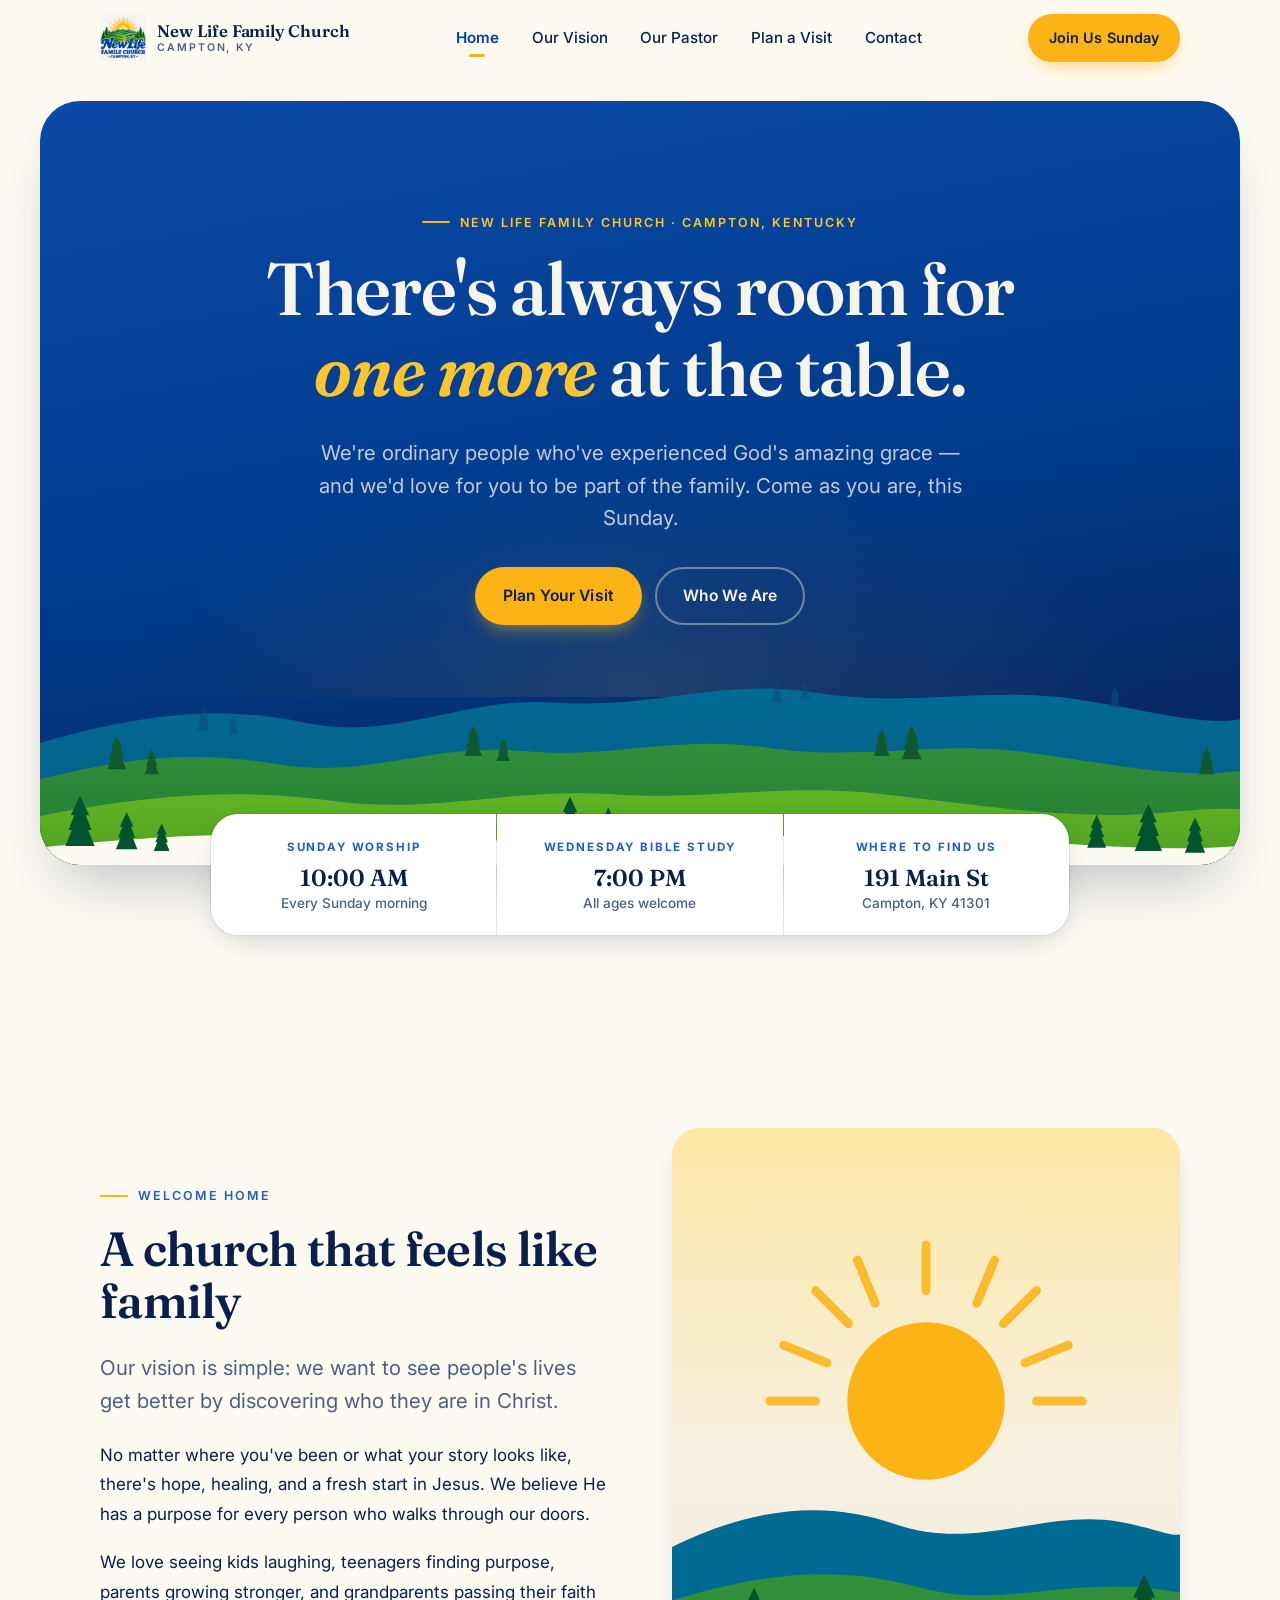
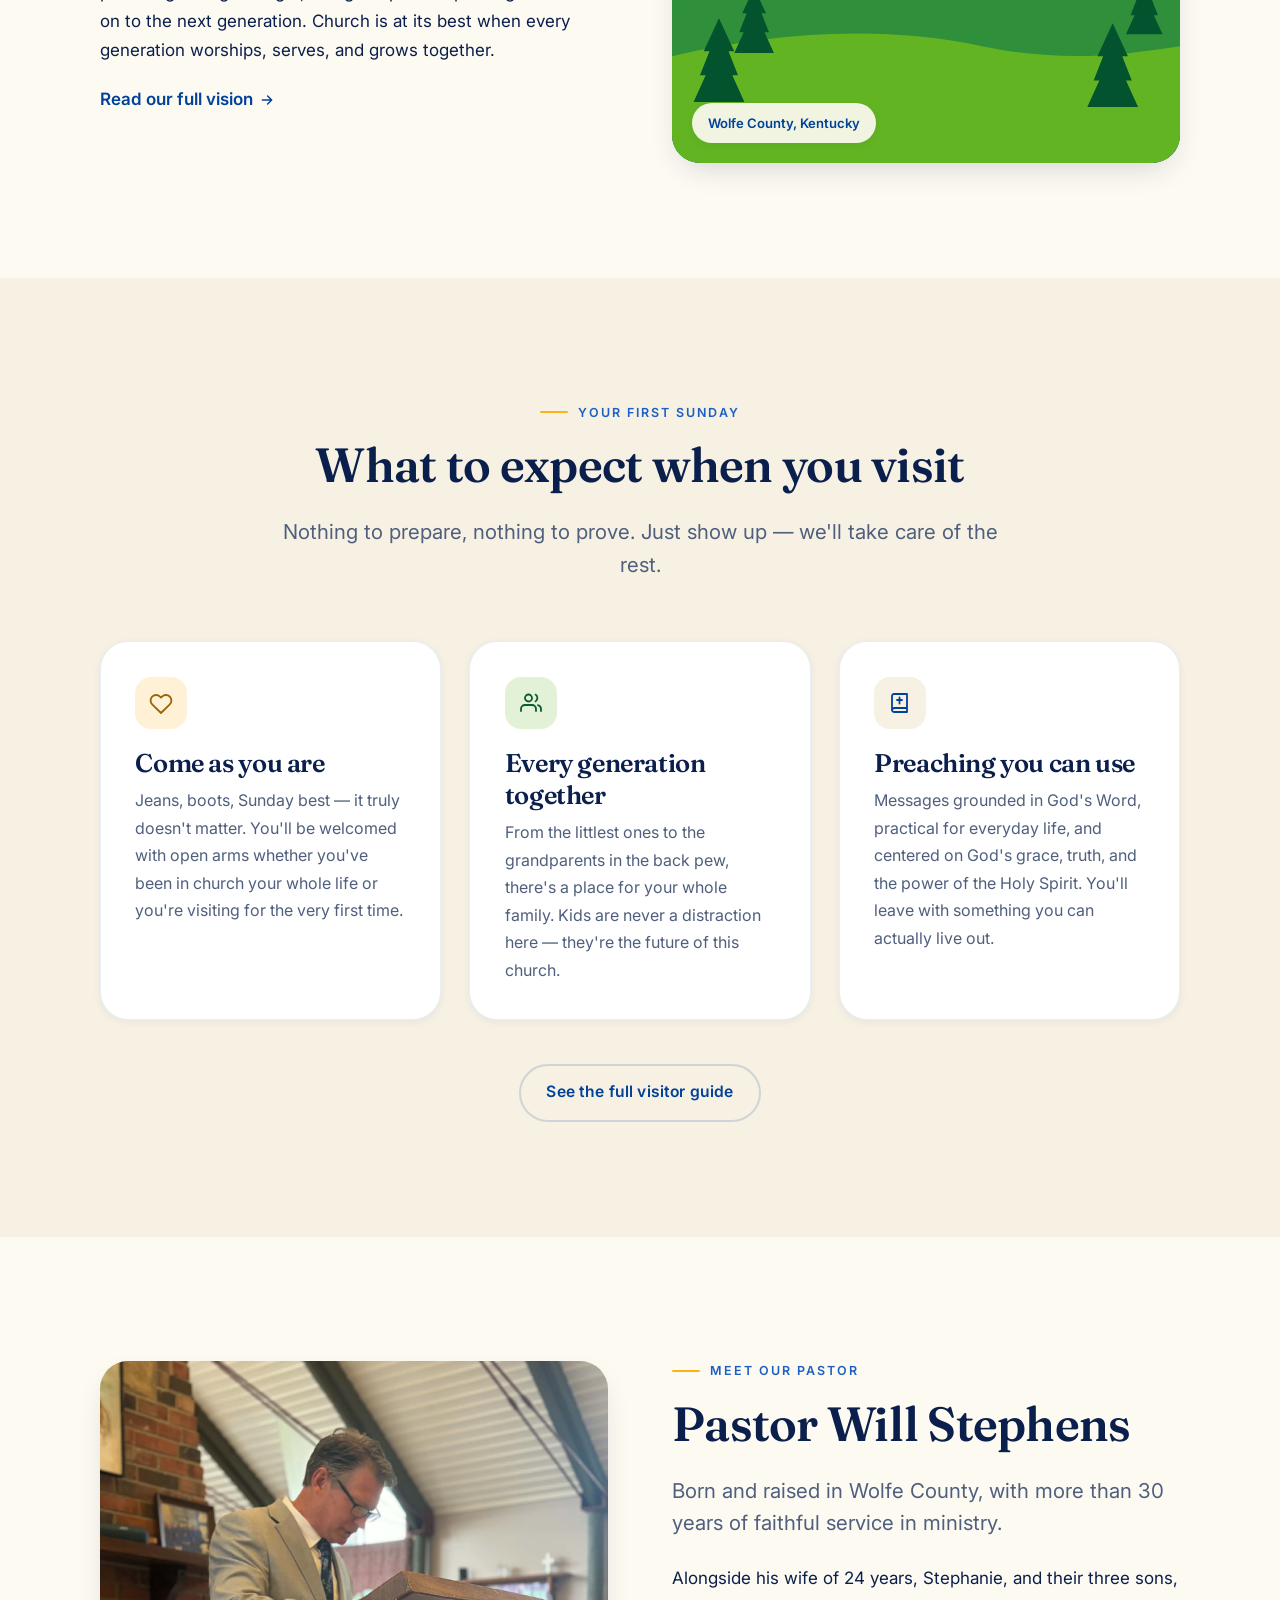
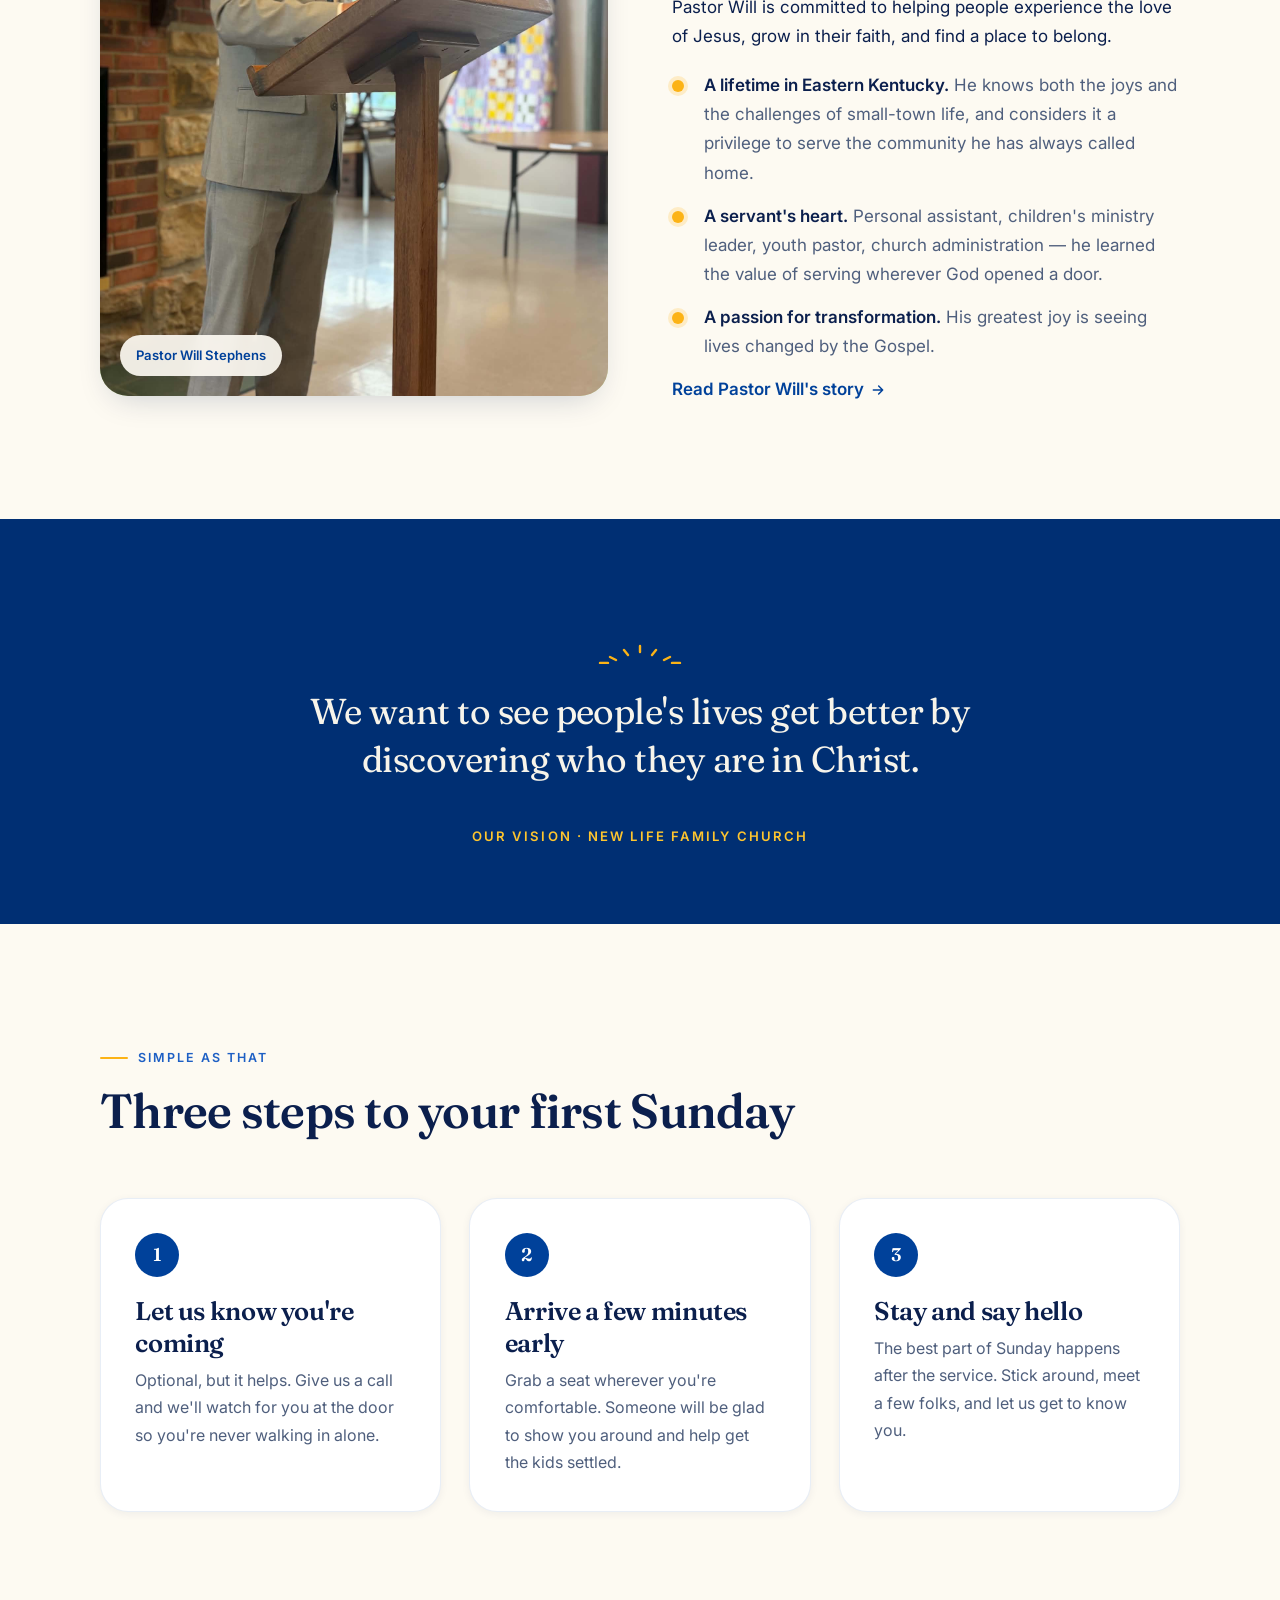
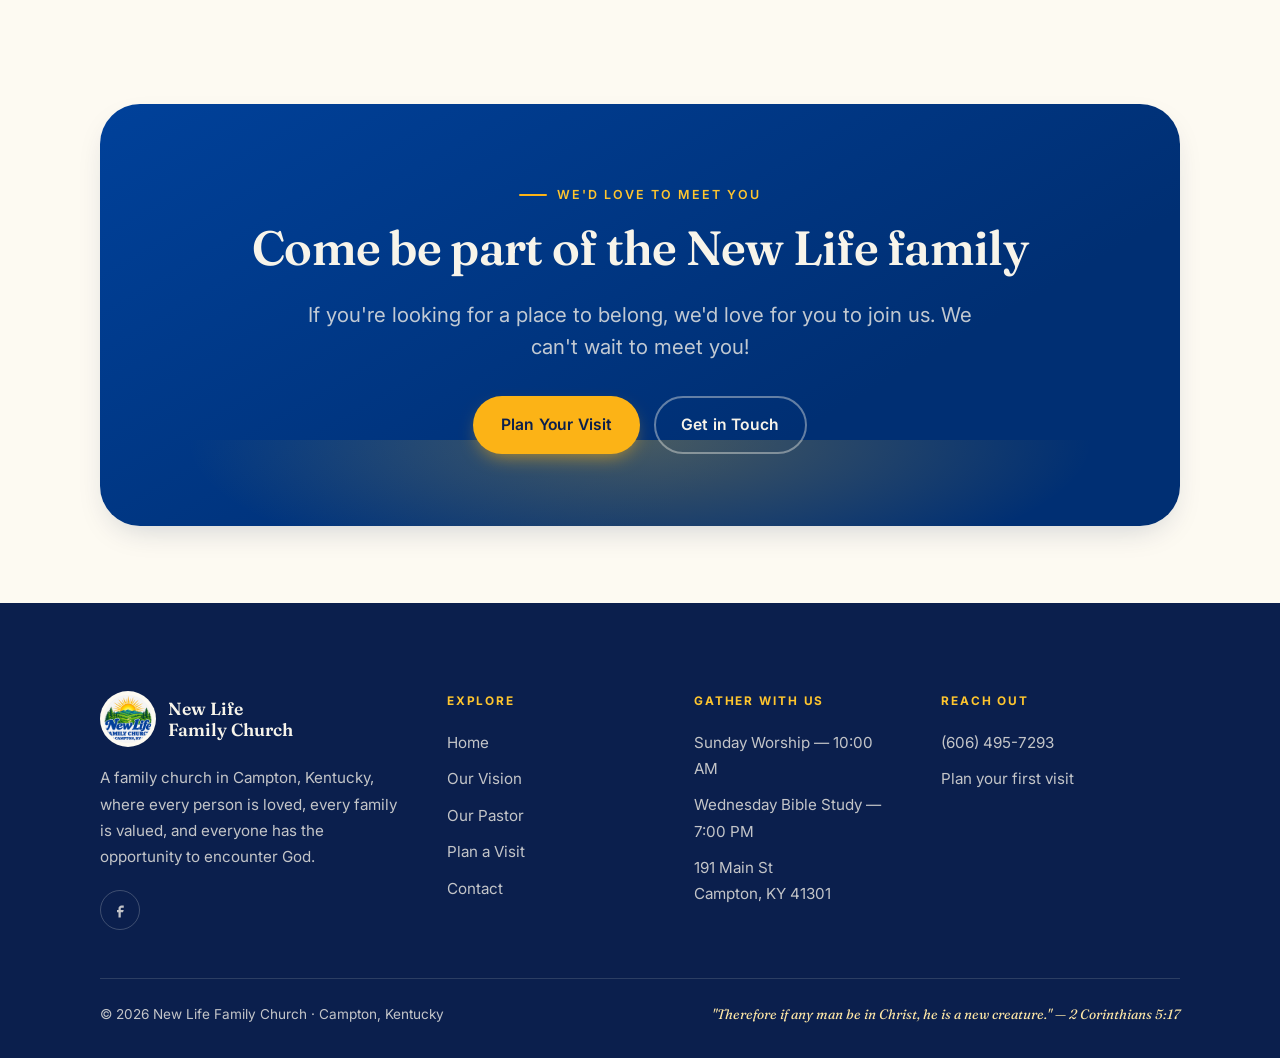
==== index.html @ 96da5968 "Init" ====
<!DOCTYPE html>
<html lang="en">
<head>
<meta charset="utf-8">
<meta name="viewport" content="width=device-width, initial-scale=1">
<title>New Life Family Church | A Family Church in Campton, KY</title>
<meta name="description" content="A welcoming family church at 191 Main St in Campton, KY. Sunday worship at 10 AM, Wednesday Bible study at 7 PM. Come as you are — there's room for one more.">
<meta name="theme-color" content="#00419a">
<link rel="icon" href="assets/img/favicon-32.png" type="image/png" sizes="32x32">
<link rel="apple-touch-icon" href="assets/img/apple-touch-icon.png">
<meta property="og:type" content="website">
<meta property="og:site_name" content="New Life Family Church">
<meta property="og:locale" content="en_US">
<meta property="og:title" content="New Life Family Church | A Family Church in Campton, KY">
<meta property="og:description" content="A welcoming family church at 191 Main St in Campton, KY. Sunday worship at 10 AM, Wednesday Bible study at 7 PM. Come as you are — there's room for one more.">
<meta name="twitter:card" content="summary">
<link rel="preconnect" href="https://fonts.googleapis.com">
<link rel="preconnect" href="https://fonts.gstatic.com" crossorigin>
<link href="https://fonts.googleapis.com/css2?family=Fraunces:ital,opsz,wght@0,9..144,400;0,9..144,600;0,9..144,700;1,9..144,600&family=Inter:wght@400;500;600;700&display=swap" rel="stylesheet">
<link rel="stylesheet" href="assets/css/styles.css">
<script type="application/ld+json">
{
  "@context": "https://schema.org",
  "@type": "Church",
  "name": "New Life Family Church",
  "description": "A family church in Campton, Kentucky, where every person is loved, every family is valued, and everyone has the opportunity to encounter God.",
  "telephone": "+1-606-495-7293",
  "address": {
    "@type": "PostalAddress",
    "streetAddress": "191 Main St",
    "addressLocality": "Campton",
    "addressRegion": "KY",
    "postalCode": "41301",
    "addressCountry": "US"
  },
  "areaServed": "Wolfe County, Kentucky",
  "hasMap": "https://www.google.com/maps/search/?api=1&query=191+Main+St,+Campton,+KY+41301"
}
</script>
</head>
<body>
<a class="skip-link" href="#main">Skip to content</a>

<header class="site-header">
  <div class="container header-inner">
    <a class="brand" href="index.html">
      <img src="assets/img/logo-128.png" alt="" width="128" height="128">
      <span class="brand-text">
        <span class="brand-name">New Life Family Church</span>
        <span class="brand-place">Campton, KY</span>
      </span>
    </a>

    <nav class="nav" id="primary-nav" aria-label="Primary">
      <a href="index.html" aria-current="page">Home</a>
      <a href="about.html">Our Vision</a>
      <a href="pastor.html">Our Pastor</a>
      <a href="visit.html">Plan a Visit</a>
      <a href="contact.html">Contact</a>
      <a class="btn btn--primary btn--sm" href="visit.html">Join Us Sunday</a>
    </nav>

    <div class="header-actions">
      <a class="btn btn--primary btn--sm" href="visit.html">Join Us Sunday</a>
      <button class="nav-toggle" type="button" aria-expanded="false" aria-controls="primary-nav" aria-label="Toggle navigation menu">
        <span></span>
      </button>
    </div>
  </div>
</header>

<main id="main">

  <!-- ===================== Hero ===================== -->
  <section class="hero">
    <div class="container container--wide">
      <div class="hero-card" data-sunrise>
        <div class="hero-sky" aria-hidden="true"></div>

        <div class="hero-sun" aria-hidden="true">
          <svg viewBox="0 0 200 200" fill="none">
            <g class="sun-rays" stroke="currentColor" stroke-width="7" stroke-linecap="round">
              <line x1="100" y1="42" x2="100" y2="14"/>
              <line x1="129" y1="49.8" x2="143" y2="25.5"/>
              <line x1="150.2" y1="71" x2="174.5" y2="57"/>
              <line x1="158" y1="100" x2="186" y2="100"/>
              <line x1="150.2" y1="129" x2="174.5" y2="143"/>
              <line x1="129" y1="150.2" x2="143" y2="174.5"/>
              <line x1="100" y1="158" x2="100" y2="186"/>
              <line x1="71" y1="150.2" x2="57" y2="174.5"/>
              <line x1="49.8" y1="129" x2="25.5" y2="143"/>
              <line x1="42" y1="100" x2="14" y2="100"/>
              <line x1="49.8" y1="71" x2="25.5" y2="57"/>
              <line x1="71" y1="49.8" x2="57" y2="25.5"/>
            </g>
            <circle class="sun-disc" cx="100" cy="100" r="44"/>
          </svg>
        </div>

        <div class="hero-content">
          <p class="eyebrow">New Life Family Church · Campton, Kentucky</p>
          <h1>There's always room for <em>one more</em> at the table.</h1>
          <p class="lead">We're ordinary people who've experienced God's amazing grace — and we'd love for you to be part of the family. Come as you are, this Sunday.</p>
          <div class="btn-row btn-row--center">
            <a class="btn btn--primary" href="visit.html">Plan Your Visit</a>
            <a class="btn btn--ghost-light" href="about.html">Who We Are</a>
          </div>
        </div>
        <img class="hero-scape" src="assets/img/hero-scape.svg" alt="" aria-hidden="true" width="1440" height="300">
        <div class="hero-wash" aria-hidden="true"></div>
      </div>

      <dl class="hero-times">
        <div class="hero-time">
          <dt>Sunday Worship</dt>
          <dd>10:00 AM<small>Every Sunday morning</small></dd>
        </div>
        <div class="hero-time">
          <dt>Wednesday Bible Study</dt>
          <dd>7:00 PM<small>All ages welcome</small></dd>
        </div>
        <div class="hero-time">
          <dt>Where to find us</dt>
          <dd>191 Main St<small>Campton, KY 41301</small></dd>
        </div>
      </dl>
    </div>
  </section>

  <!-- ===================== Welcome / Vision ===================== -->
  <section class="section">
    <div class="container">
      <div class="split split--flip">
        <div class="split__media reveal">
          <div class="frame">
            <svg viewBox="0 0 400 500" preserveAspectRatio="xMidYMid slice" aria-hidden="true">
              <defs>
                <linearGradient id="sky1" x1="0" y1="0" x2="0" y2="1">
                  <stop offset="0%" stop-color="#fee7a6"/>
                  <stop offset="55%" stop-color="#f6f1e3"/>
                  <stop offset="100%" stop-color="#ece4cf"/>
                </linearGradient>
              </defs>
              <rect width="400" height="500" fill="url(#sky1)"/>
              <circle cx="200" cy="215" r="62" fill="#fcb316"/>
              <g stroke="#fcb316" stroke-width="7" stroke-linecap="round" opacity="0.85">
                <line x1="200" y1="92" x2="200" y2="128"/>
                <line x1="113" y1="128" x2="139" y2="154"/>
                <line x1="287" y1="128" x2="261" y2="154"/>
                <line x1="77" y1="215" x2="113" y2="215"/>
                <line x1="323" y1="215" x2="287" y2="215"/>
                <line x1="146" y1="104" x2="160" y2="138"/>
                <line x1="254" y1="104" x2="240" y2="138"/>
                <line x1="88" y1="171" x2="122" y2="185"/>
                <line x1="312" y1="171" x2="278" y2="185"/>
              </g>
              <path fill="#016a93" d="M0 330 C 60 300, 118 292, 176 312 C 240 334, 292 300, 352 310 C 380 315, 392 322, 400 320 L400 500 L0 500 Z"/>
              <path fill="#2f8f3a" d="M0 372 C 72 350, 130 344, 196 362 C 262 380, 318 350, 400 366 L400 500 L0 500 Z"/>
              <path fill="#63b423" d="M0 416 C 84 396, 168 392, 244 408 C 312 422, 358 414, 400 408 L400 500 L0 500 Z"/>
              <g fill="#03532f">
                <path d="M46 452 L27 452 L36.5 431 L32 431 L39.5 412 L35 412 L47 386 L59 412 L54.5 412 L62 431 L57.5 431 L67 452 Z" transform="translate(-10,0)"/>
                <path d="M46 452 L27 452 L36.5 431 L32 431 L39.5 412 L35 412 L47 386 L59 412 L54.5 412 L62 431 L57.5 431 L67 452 Z" transform="translate(28,14) scale(0.78) translate(0,60)"/>
                <path d="M46 452 L27 452 L36.5 431 L32 431 L39.5 412 L35 412 L47 386 L59 412 L54.5 412 L62 431 L57.5 431 L67 452 Z" transform="translate(300,4)"/>
                <path d="M46 452 L27 452 L36.5 431 L32 431 L39.5 412 L35 412 L47 386 L59 412 L54.5 412 L62 431 L57.5 431 L67 452 Z" transform="translate(338,20) scale(0.72) translate(0,74)"/>
              </g>
            </svg>
            <span class="frame__tag">Wolfe County, Kentucky</span>
          </div>
        </div>

        <div class="split__content reveal">
          <p class="eyebrow">Welcome home</p>
          <h2>A church that feels like family</h2>
          <p class="lead">Our vision is simple: we want to see people's lives get better by discovering who they are in Christ.</p>
          <p>No matter where you've been or what your story looks like, there's hope, healing, and a fresh start in Jesus. We believe He has a purpose for every person who walks through our doors.</p>
          <p>We love seeing kids laughing, teenagers finding purpose, parents growing stronger, and grandparents passing their faith on to the next generation. Church is at its best when every generation worships, serves, and grows together.</p>
          <p><a class="link-arrow" href="about.html">Read our full vision
            <svg width="16" height="16" viewBox="0 0 24 24" fill="none" stroke="currentColor" stroke-width="2.2" stroke-linecap="round" stroke-linejoin="round" aria-hidden="true"><path d="M5 12h14M13 6l6 6-6 6"/></svg>
          </a></p>
        </div>
      </div>
    </div>
  </section>

  <!-- ===================== What to expect ===================== -->
  <section class="section band--paper">
    <div class="container">
      <div class="section-head section-head--center">
        <p class="eyebrow eyebrow--center">Your first Sunday</p>
        <h2>What to expect when you visit</h2>
        <p class="lead">Nothing to prepare, nothing to prove. Just show up — we'll take care of the rest.</p>
      </div>

      <div class="grid grid--3">
        <article class="card reveal">
          <span class="card-icon card-icon--gold">
            <svg viewBox="0 0 24 24" fill="none" stroke="currentColor" stroke-width="1.8" stroke-linecap="round" stroke-linejoin="round" aria-hidden="true"><path d="M20.8 5.6a5.5 5.5 0 0 0-7.8 0L12 6.6l-1-1a5.5 5.5 0 0 0-7.8 7.8l1 1L12 22l7.8-7.6 1-1a5.5 5.5 0 0 0 0-7.8z"/></svg>
          </span>
          <h3>Come as you are</h3>
          <p>Jeans, boots, Sunday best — it truly doesn't matter. You'll be welcomed with open arms whether you've been in church your whole life or you're visiting for the very first time.</p>
        </article>

        <article class="card reveal">
          <span class="card-icon card-icon--sage">
            <svg viewBox="0 0 24 24" fill="none" stroke="currentColor" stroke-width="1.8" stroke-linecap="round" stroke-linejoin="round" aria-hidden="true"><path d="M17 20v-2a4 4 0 0 0-4-4H6a4 4 0 0 0-4 4v2"/><circle cx="9.5" cy="7" r="3.5"/><path d="M22 20v-2a4 4 0 0 0-3-3.87M16.5 3.6a4 4 0 0 1 0 6.8"/></svg>
          </span>
          <h3>Every generation together</h3>
          <p>From the littlest ones to the grandparents in the back pew, there's a place for your whole family. Kids are never a distraction here — they're the future of this church.</p>
        </article>

        <article class="card reveal">
          <span class="card-icon">
            <svg viewBox="0 0 24 24" fill="none" stroke="currentColor" stroke-width="1.8" stroke-linecap="round" stroke-linejoin="round" aria-hidden="true"><path d="M4 19.5V5a2 2 0 0 1 2-2h13v18H6.2A2.2 2.2 0 0 1 4 19.5zM4 19.5A2.5 2.5 0 0 1 6.5 17H19"/><path d="M11.5 6.5v6M9 9h5"/></svg>
          </span>
          <h3>Preaching you can use</h3>
          <p>Messages grounded in God's Word, practical for everyday life, and centered on God's grace, truth, and the power of the Holy Spirit. You'll leave with something you can actually live out.</p>
        </article>
      </div>

      <div class="btn-row btn-row--center" style="margin-top: 2.75rem;">
        <a class="btn btn--outline" href="visit.html">See the full visitor guide</a>
      </div>
    </div>
  </section>

  <!-- ===================== Pastor ===================== -->
  <section class="section">
    <div class="container">
      <div class="split">
        <div class="split__media reveal">
          <div class="frame">
            <img src="assets/img/pastor-will-stephens.jpg" alt="Pastor Will Stephens reading at the lectern" width="1536" height="2048" style="--focus: 42% 22%" loading="lazy">
            <span class="frame__tag">Pastor Will Stephens</span>
          </div>
        </div>

        <div class="split__content reveal">
          <p class="eyebrow">Meet our pastor</p>
          <h2>Pastor Will Stephens</h2>
          <p class="lead">Born and raised in Wolfe County, with more than 30 years of faithful service in ministry.</p>
          <p>Alongside his wife of 24 years, Stephanie, and their three sons, Pastor Will is committed to helping people experience the love of Jesus, grow in their faith, and find a place to belong.</p>
          <ul class="check-list">
            <li><strong>A lifetime in Eastern Kentucky.</strong> He knows both the joys and the challenges of small-town life, and considers it a privilege to serve the community he has always called home.</li>
            <li><strong>A servant's heart.</strong> Personal assistant, children's ministry leader, youth pastor, church administration — he learned the value of serving wherever God opened a door.</li>
            <li><strong>A passion for transformation.</strong> His greatest joy is seeing lives changed by the Gospel.</li>
          </ul>
          <p><a class="link-arrow" href="pastor.html">Read Pastor Will's story
            <svg width="16" height="16" viewBox="0 0 24 24" fill="none" stroke="currentColor" stroke-width="2.2" stroke-linecap="round" stroke-linejoin="round" aria-hidden="true"><path d="M5 12h14M13 6l6 6-6 6"/></svg>
          </a></p>
        </div>
      </div>
    </div>
  </section>

  <!-- ===================== Pull quote ===================== -->
  <section class="section section--tight band--navy">
    <div class="container container--narrow">
      <blockquote class="pullquote">
        <svg class="rays rays--center" viewBox="0 0 84 20" fill="none" stroke="currentColor" stroke-width="2.4" stroke-linecap="round" aria-hidden="true">
          <path d="M42 2v6M26 6l4 5M58 6l-4 5M12 13l6 3M72 13l-6 3M2 19h8M74 19h8"/>
        </svg>
        <p>We want to see people's lives get better by discovering who they are in Christ.</p>
        <cite>Our Vision · New Life Family Church</cite>
      </blockquote>
    </div>
  </section>

  <!-- ===================== Plan a visit steps ===================== -->
  <section class="section">
    <div class="container">
      <div class="section-head">
        <p class="eyebrow">Simple as that</p>
        <h2>Three steps to your first Sunday</h2>
      </div>

      <div class="grid grid--3">
        <article class="card card--flat reveal">
          <span class="step-num">1</span>
          <h3>Let us know you're coming</h3>
          <p>Optional, but it helps. Give us a call and we'll watch for you at the door so you're never walking in alone.</p>
        </article>
        <article class="card card--flat reveal">
          <span class="step-num">2</span>
          <h3>Arrive a few minutes early</h3>
          <p>Grab a seat wherever you're comfortable. Someone will be glad to show you around and help get the kids settled.</p>
        </article>
        <article class="card card--flat reveal">
          <span class="step-num">3</span>
          <h3>Stay and say hello</h3>
          <p>The best part of Sunday happens after the service. Stick around, meet a few folks, and let us get to know you.</p>
        </article>
      </div>
    </div>
  </section>

  <!-- ===================== CTA ===================== -->
  <section class="section section--tight">
    <div class="container">
      <div class="cta-banner reveal">
        <p class="eyebrow eyebrow--center">We'd love to meet you</p>
        <h2>Come be part of the New Life family</h2>
        <p class="lead">If you're looking for a place to belong, we'd love for you to join us. We can't wait to meet you!</p>
        <div class="btn-row btn-row--center" style="margin-top: 2rem;">
          <a class="btn btn--primary" href="visit.html">Plan Your Visit</a>
          <a class="btn btn--ghost-light" href="contact.html">Get in Touch</a>
        </div>
      </div>
    </div>
  </section>

</main>

<footer class="site-footer">
  <div class="container">
    <div class="footer-grid">
      <div>
        <div class="footer-brand">
          <img src="assets/img/logo-128.png" alt="" width="128" height="128">
          <span>New Life<br>Family Church</span>
        </div>
        <p>A family church in Campton, Kentucky, where every person is loved, every family is valued, and everyone has the opportunity to encounter God.</p>
        <div class="socials">
          <a href="#" aria-label="Facebook">
            <svg viewBox="0 0 24 24" fill="currentColor" aria-hidden="true"><path d="M14 9h3V6h-3c-2.2 0-4 1.8-4 4v2H8v3h2v7h3v-7h3l1-3h-4v-2c0-.6.4-1 1-1z"/></svg>
          </a>
        </div>
      </div>

      <div>
        <p class="footer-heading">Explore</p>
        <ul class="footer-list">
          <li><a href="index.html">Home</a></li>
          <li><a href="about.html">Our Vision</a></li>
          <li><a href="pastor.html">Our Pastor</a></li>
          <li><a href="visit.html">Plan a Visit</a></li>
          <li><a href="contact.html">Contact</a></li>
        </ul>
      </div>

      <div>
        <p class="footer-heading">Gather with us</p>
        <ul class="footer-list">
          <li>Sunday Worship — 10:00 AM</li>
          <li>Wednesday Bible Study — 7:00 PM</li>
          <li><a href="https://www.google.com/maps/search/?api=1&amp;query=191+Main+St,+Campton,+KY+41301" target="_blank" rel="noopener">191 Main St<br>Campton, KY 41301</a></li>
        </ul>
      </div>

      <div>
        <p class="footer-heading">Reach out</p>
        <ul class="footer-list">
          <li><a href="tel:+16064957293">(606) 495-7293</a></li>
          <li><a href="visit.html">Plan your first visit</a></li>
        </ul>
      </div>
    </div>

    <div class="footer-bottom">
      <p>&copy; <span id="year">2026</span> New Life Family Church · Campton, Kentucky</p>
      <p class="footer-verse">"Therefore if any man be in Christ, he is a new creature." — 2 Corinthians 5:17</p>
    </div>
  </div>
</footer>

<script src="assets/js/main.js"></script>
</body>
</html>
---- assets/css/styles.css ----
/* ==========================================================================
   New Life Family Church — Campton, KY
   Palette drawn from the church logo: royal blue lettering, sunrise
   yellow-gold, leaf-green hills, deep pine, and warm cream paper.
   ========================================================================== */

/* --------------------------------------------------------------------------
   1. Design tokens
   -------------------------------------------------------------------------- */
:root {
  /* Brand */
  --ink:         #0b1f4d;
  --navy:        #00419a;
  --navy-deep:   #002f73;
  --navy-tint:   #1d5fc4;
  --gold:        #fcb316;
  --gold-bright: #fec52e;
  --gold-soft:   #fee7a6;
  --sage:        #63b423;
  --sage-light:  #c7e3a4;
  --pine:        #0a5a32;

  /* Paper */
  --cream:       #fdfaf2;
  --paper:       #f6f1e3;
  --paper-deep:  #ece4cf;
  --white:       #ffffff;

  /* Type */
  --text:        #0b1f4d;
  --text-muted:  #4f5f7d;
  --text-invert: #f7f4ea;
  --text-invert-muted: rgba(247, 244, 234, 0.78);

  /* Lines & shadows */
  --line:        rgba(0, 65, 154, 0.16);
  --line-soft:   rgba(0, 65, 154, 0.09);
  --shadow-sm:   0 2px 8px rgba(11, 31, 77, 0.06);
  --shadow-md:   0 12px 32px -12px rgba(11, 31, 77, 0.22);
  --shadow-lg:   0 32px 64px -24px rgba(11, 31, 77, 0.3);

  /* Shape */
  --r-sm: 10px;
  --r-md: 18px;
  --r-lg: 28px;
  --r-xl: 40px;
  --r-pill: 999px;

  /* Layout */
  --container: 1160px;
  --gutter: clamp(1.25rem, 4vw, 2.5rem);
  --header-h: 76px;

  /* Fonts */
  --font-display: "Fraunces", "Iowan Old Style", "Palatino Linotype", Georgia, serif;
  --font-body: "Inter", -apple-system, BlinkMacSystemFont, "Segoe UI", Roboto, Helvetica, Arial, sans-serif;
}

/* --------------------------------------------------------------------------
   2. Base
   -------------------------------------------------------------------------- */
*,
*::before,
*::after { box-sizing: border-box; }

html {
  -webkit-text-size-adjust: 100%;
  scroll-behavior: smooth;
  scroll-padding-top: calc(var(--header-h) + 1.5rem);
}

body {
  margin: 0;
  background: var(--cream);
  color: var(--text);
  font-family: var(--font-body);
  font-size: 1.0625rem;
  line-height: 1.72;
  -webkit-font-smoothing: antialiased;
  text-rendering: optimizeLegibility;
}

img, svg, video { display: block; max-width: 100%; height: auto; }

a { color: var(--navy); text-decoration-color: rgba(0, 65, 154, 0.3); text-underline-offset: 3px; }
a:hover { text-decoration-color: currentColor; }

h1, h2, h3, h4 {
  font-family: var(--font-display);
  font-weight: 600;
  line-height: 1.1;
  letter-spacing: -0.015em;
  margin: 0 0 0.5em;
  color: var(--ink);
  font-variation-settings: "SOFT" 0, "WONK" 0;
}

h1 { font-size: clamp(2.5rem, 6vw, 4.25rem); }
h2 { font-size: clamp(1.95rem, 4vw, 3rem); }
h3 { font-size: clamp(1.3rem, 2vw, 1.6rem); line-height: 1.25; }
h4 { font-size: 1.1rem; line-height: 1.35; }

p { margin: 0 0 1.15em; }
p:last-child { margin-bottom: 0; }

ul, ol { margin: 0 0 1.15em; padding-left: 1.25em; }
li { margin-bottom: 0.4em; }

:focus-visible {
  outline: 3px solid var(--gold);
  outline-offset: 3px;
  border-radius: 4px;
}

::selection { background: var(--gold-soft); color: var(--ink); }

.skip-link {
  position: absolute;
  left: 1rem;
  top: -100px;
  z-index: 999;
  background: var(--navy);
  color: var(--white);
  padding: 0.75rem 1.25rem;
  border-radius: var(--r-sm);
  font-weight: 600;
  transition: top 0.2s ease;
}
.skip-link:focus { top: 1rem; }

/* --------------------------------------------------------------------------
   3. Layout helpers
   -------------------------------------------------------------------------- */
.container {
  width: 100%;
  max-width: var(--container);
  margin-inline: auto;
  padding-inline: var(--gutter);
}
.container--narrow { max-width: 760px; }
.container--wide { max-width: 1320px; }

.section { padding-block: clamp(4rem, 9vw, 7.5rem); }
.section--tight { padding-block: clamp(3rem, 6vw, 5rem); }

.band--paper { background: var(--paper); }
.band--paper-deep { background: var(--paper-deep); }
.band--navy { background: var(--navy-deep); color: var(--text-invert); }
.band--navy h1, .band--navy h2, .band--navy h3, .band--navy h4 { color: var(--text-invert); }
.band--pine { background: var(--pine); color: var(--text-invert); }
.band--pine h2, .band--pine h3 { color: var(--text-invert); }

.stack > * + * { margin-top: 1.15em; }
.text-center { text-align: center; }
.measure { max-width: 62ch; }
.mx-auto { margin-inline: auto; }

/* --------------------------------------------------------------------------
   4. Typographic accents
   -------------------------------------------------------------------------- */
.eyebrow {
  display: inline-flex;
  align-items: center;
  gap: 0.6rem;
  font-family: var(--font-body);
  font-size: 0.78rem;
  font-weight: 600;
  letter-spacing: 0.16em;
  text-transform: uppercase;
  color: var(--navy-tint);
  margin: 0 0 1rem;
}
.eyebrow::before {
  content: "";
  width: 28px;
  height: 2px;
  background: var(--gold);
  border-radius: 2px;
}
.eyebrow--center { justify-content: center; }
.band--navy .eyebrow,
.band--pine .eyebrow,
.page-hero .eyebrow,
.cta-banner .eyebrow { color: var(--gold-bright); }

.lead {
  font-size: clamp(1.1rem, 1.6vw, 1.3rem);
  line-height: 1.6;
  color: var(--text-muted);
}
.band--navy .lead,
.band--pine .lead { color: var(--text-invert-muted); }

.section-head { max-width: 720px; margin-bottom: clamp(2.5rem, 5vw, 3.75rem); }
.section-head--center { margin-inline: auto; text-align: center; }

/* Sunrise rule — echoes the rays in the logo */
.rays {
  display: block;
  width: 84px;
  height: 20px;
  margin: 0 0 1.5rem;
  color: var(--gold);
}
.rays--center { margin-inline: auto; }

/* --------------------------------------------------------------------------
   5. Buttons
   -------------------------------------------------------------------------- */
.btn {
  display: inline-flex;
  align-items: center;
  justify-content: center;
  gap: 0.55rem;
  padding: 0.85rem 1.6rem;
  border: 2px solid transparent;
  border-radius: var(--r-pill);
  font-family: var(--font-body);
  font-size: 0.98rem;
  font-weight: 600;
  letter-spacing: 0.01em;
  text-decoration: none;
  cursor: pointer;
  transition: transform 0.18s ease, background-color 0.18s ease,
              color 0.18s ease, border-color 0.18s ease, box-shadow 0.18s ease;
}
.btn:hover { transform: translateY(-2px); text-decoration: none; }
.btn:active { transform: translateY(0); }

.btn--primary { background: var(--gold); color: var(--ink); box-shadow: 0 8px 20px -8px rgba(252, 179, 22, 0.75); }
.btn--primary:hover { background: var(--gold-bright); box-shadow: 0 14px 26px -10px rgba(252, 179, 22, 0.85); }

.btn--navy { background: var(--navy); color: var(--white); }
.btn--navy:hover { background: var(--navy-tint); }

.btn--outline { border-color: var(--line); color: var(--navy); background: transparent; }
.btn--outline:hover { border-color: var(--navy); background: rgba(0, 65, 154, 0.05); }

.btn--ghost-light { border-color: rgba(247, 244, 234, 0.4); color: var(--text-invert); background: transparent; }
.btn--ghost-light:hover { border-color: var(--text-invert); background: rgba(247, 244, 234, 0.1); }

.btn--sm { padding: 0.6rem 1.15rem; font-size: 0.9rem; }

.btn-row { display: flex; flex-wrap: wrap; gap: 0.85rem; }
.btn-row--center { justify-content: center; }

.link-arrow {
  display: inline-flex;
  align-items: center;
  gap: 0.4rem;
  font-weight: 600;
  text-decoration: none;
  color: var(--navy);
}
.link-arrow svg { transition: transform 0.18s ease; }
.link-arrow:hover svg { transform: translateX(4px); }
.band--navy .link-arrow, .band--pine .link-arrow { color: var(--gold-bright); }

/* --------------------------------------------------------------------------
   6. Site header
   -------------------------------------------------------------------------- */
.site-header {
  position: sticky;
  top: 0;
  z-index: 100;
  background: rgba(253, 250, 242, 0.88);
  backdrop-filter: saturate(160%) blur(14px);
  -webkit-backdrop-filter: saturate(160%) blur(14px);
  border-bottom: 1px solid transparent;
  transition: border-color 0.25s ease, box-shadow 0.25s ease, background-color 0.25s ease;
}
.site-header.is-scrolled {
  border-bottom-color: var(--line-soft);
  box-shadow: var(--shadow-sm);
}

.header-inner {
  min-height: var(--header-h);
  display: flex;
  align-items: center;
  justify-content: space-between;
  gap: 1.5rem;
}

.brand {
  display: inline-flex;
  align-items: center;
  gap: 0.7rem;
  text-decoration: none;
  color: var(--ink);
  flex-shrink: 0;
}
.brand img { width: 46px; height: 46px; object-fit: contain; }
.brand-text { display: flex; flex-direction: column; line-height: 1.05; }
.brand-name {
  font-family: var(--font-display);
  font-weight: 600;
  font-size: 1.05rem;
  letter-spacing: -0.01em;
}
.brand-place {
  font-size: 0.66rem;
  font-weight: 600;
  letter-spacing: 0.18em;
  text-transform: uppercase;
  color: var(--text-muted);
  margin-top: 2px;
}

.nav { display: flex; align-items: center; gap: 0.35rem; }
.nav a {
  position: relative;
  padding: 0.5rem 0.85rem;
  border-radius: var(--r-pill);
  font-size: 0.95rem;
  font-weight: 500;
  white-space: nowrap;
  color: var(--text);
  text-decoration: none;
  transition: color 0.18s ease, background-color 0.18s ease;
}
/* The nav carries its own CTA for the mobile panel; the header shows it on desktop. */
.nav > .btn { display: none; }
.nav a:hover { background: rgba(0, 65, 154, 0.07); }
.nav a[aria-current="page"] { color: var(--navy); font-weight: 600; }
.nav a[aria-current="page"]::after {
  content: "";
  position: absolute;
  left: 50%;
  bottom: 0.15rem;
  transform: translateX(-50%);
  width: 16px;
  height: 3px;
  border-radius: 3px;
  background: var(--gold);
}

.header-actions { display: flex; align-items: center; gap: 0.75rem; }

.nav-toggle {
  display: none;
  align-items: center;
  justify-content: center;
  width: 44px;
  height: 44px;
  padding: 0;
  border: 1px solid var(--line);
  border-radius: 12px;
  background: transparent;
  cursor: pointer;
  color: var(--ink);
}
.nav-toggle span {
  display: block;
  width: 19px;
  height: 2px;
  background: currentColor;
  border-radius: 2px;
  position: relative;
  transition: transform 0.22s ease, background-color 0.22s ease;
}
.nav-toggle span::before,
.nav-toggle span::after {
  content: "";
  position: absolute;
  left: 0;
  width: 19px;
  height: 2px;
  background: currentColor;
  border-radius: 2px;
  transition: transform 0.22s ease;
}
.nav-toggle span::before { top: -6px; }
.nav-toggle span::after  { top: 6px; }
.nav-toggle[aria-expanded="true"] span { background: transparent; }
.nav-toggle[aria-expanded="true"] span::before { transform: translateY(6px) rotate(45deg); }
.nav-toggle[aria-expanded="true"] span::after  { transform: translateY(-6px) rotate(-45deg); }

@media (max-width: 900px) {
  .nav-toggle { display: inline-flex; }
  .header-actions .btn { display: none; }

  .nav {
    position: absolute;
    left: 0;
    right: 0;
    top: 100%;
    flex-direction: column;
    align-items: stretch;
    gap: 0;
    padding: 0.75rem var(--gutter) 1.5rem;
    background: var(--cream);
    border-bottom: 1px solid var(--line-soft);
    box-shadow: var(--shadow-md);
    opacity: 0;
    visibility: hidden;
    transform: translateY(-8px);
    transition: opacity 0.2s ease, transform 0.2s ease, visibility 0.2s;
  }
  .nav.is-open { opacity: 1; visibility: visible; transform: translateY(0); }
  .nav a { padding: 0.85rem 0.5rem; border-radius: var(--r-sm); font-size: 1.05rem; }
  .nav a[aria-current="page"]::after { left: 0.5rem; transform: none; bottom: 0.5rem; }
  .nav > .btn { display: inline-flex; margin-top: 0.75rem; }
}

/* --------------------------------------------------------------------------
   7. Hero
   -------------------------------------------------------------------------- */
.hero { padding: clamp(0.75rem, 2vw, 1.5rem) 0 clamp(3rem, 6vw, 5rem); }

.hero-card {
  position: relative;
  overflow: hidden;
  border-radius: var(--r-xl);
  background: linear-gradient(170deg, #0a4aa8 0%, #003a8a 55%, #0b1f4d 100%);
  color: var(--text-invert);
  box-shadow: var(--shadow-lg);
  isolation: isolate;
}

/* Sunburst glow behind the headline. Brightens as the sun climbs. */
.hero-card::before {
  content: "";
  position: absolute;
  inset: auto 0 22% 0;
  height: 620px;
  background: radial-gradient(ellipse 60% 55% at 50% 100%,
              rgba(254, 197, 46, 0.34) 0%,
              rgba(252, 179, 22, 0.14) 38%,
              transparent 70%);
  z-index: 0;
  pointer-events: none;
  opacity: calc(0.32 + var(--sunrise) * 0.68);
  transform: scale(calc(1 + var(--sunrise) * 0.14));
  transform-origin: 50% 100%;
}

.hero-content {
  position: relative;
  z-index: 4;
  padding: clamp(3.5rem, 8vw, 6.5rem) var(--gutter) clamp(11rem, 22vw, 15rem);
  text-align: center;
  max-width: 880px;
  margin-inline: auto;
}

.hero h1 {
  color: var(--text-invert);
  font-size: clamp(2.6rem, 6.4vw, 4.6rem);
  margin-bottom: 0.35em;
}
.hero h1 em {
  font-style: italic;
  color: var(--gold-bright);
  font-variation-settings: "SOFT" 40, "WONK" 1;
}
.hero .lead {
  color: var(--text-invert-muted);
  max-width: 42rem;
  margin-inline: auto;
  margin-bottom: 2rem;
}
.hero .eyebrow { color: var(--gold-bright); justify-content: center; }

/* Landscape silhouette anchored to the bottom of the hero card */
.hero-scape {
  position: absolute;
  left: 0;
  right: 0;
  bottom: -1px;
  width: 100%;
  z-index: 2;
  pointer-events: none;
}

/* ---- Scroll-driven sunrise -------------------------------------------------
   `--sunrise` runs 0 → 1 and is written by main.js as the hero scrolls past.
   Every layer below reads it, so the whole scene reacts to one number.
   Layer order inside the stage: sky 0 · sun 1 · hills 2 · light wash 3 · text 4
   ------------------------------------------------------------------------- */
.hero-card,
.page-hero { --sunrise: 0; }

/* Dawn colour washing into the night sky */
.hero-sky {
  position: absolute;
  inset: 0;
  z-index: 0;
  pointer-events: none;
  opacity: var(--sunrise);
  background: linear-gradient(180deg,
              rgba(29, 95, 196, 0.30) 0%,
              rgba(1, 106, 147, 0.40) 46%,
              rgba(254, 172, 1, 0.58) 100%);
}

/* The sun itself — starts tucked below the ridgeline and climbs out */
.hero-sun {
  position: absolute;
  left: 50%;
  bottom: 0;
  z-index: 1;
  width: clamp(140px, 20vw, 250px);
  aspect-ratio: 1;
  color: var(--gold-bright);
  pointer-events: none;
  /* Travel is tuned so the sun clears the ridgeline but stops short of the
     headline — it must never sit behind the text. */
  transform: translate(-50%, calc(42% - var(--sunrise) * 84%))
             scale(calc(0.88 + var(--sunrise) * 0.14));
  filter: drop-shadow(0 0 calc(16px + var(--sunrise) * 52px)
          rgba(254, 197, 46, calc(0.2 + var(--sunrise) * 0.55)));
}
.hero-sun svg { width: 100%; height: 100%; overflow: visible; }
.hero-sun .sun-disc { fill: #fec302; }
.hero-sun .sun-rays {
  transform-box: fill-box;
  transform-origin: 50% 50%;
  transform: rotate(calc(var(--sunrise) * 24deg))
             scale(calc(0.84 + var(--sunrise) * 0.24));
  opacity: calc(var(--sunrise) * 0.92);
}

/* Warm light spilling across the hills once the sun is up */
.hero-wash {
  position: absolute;
  inset: 0;
  z-index: 3;
  pointer-events: none;
  mix-blend-mode: soft-light;
  opacity: var(--sunrise);
  background: radial-gradient(ellipse 65% 44% at 50% 76%,
              rgba(255, 228, 110, 0.72) 0%,
              rgba(254, 195, 2, 0.22) 45%,
              transparent 72%);
}

/* Service-time strip that sits over the base of the hero */
.hero-times {
  position: relative;
  z-index: 3;
  margin: -3.25rem auto 0;
  max-width: 860px;
  display: grid;
  /* Explicit breakpoint rather than auto-fit, so three items never leave an
     orphaned empty cell at intermediate widths. */
  grid-template-columns: 1fr;
  gap: 1px;
  background: var(--line-soft);
  border: 1px solid var(--line-soft);
  border-radius: var(--r-lg);
  overflow: hidden;
  box-shadow: var(--shadow-md);
}
@media (min-width: 720px) {
  .hero-times { grid-template-columns: repeat(3, 1fr); }
}

.hero-time {
  background: var(--white);
  padding: 1.5rem 1.5rem;
  text-align: center;
}
.hero-time dt {
  font-size: 0.72rem;
  font-weight: 700;
  letter-spacing: 0.16em;
  text-transform: uppercase;
  color: var(--navy-tint);
  margin-bottom: 0.4rem;
}
.hero-time dd {
  margin: 0;
  font-family: var(--font-display);
  font-size: 1.45rem;
  font-weight: 600;
  color: var(--ink);
  line-height: 1.2;
}
.hero-time dd small {
  display: block;
  font-family: var(--font-body);
  font-size: 0.85rem;
  font-weight: 500;
  color: var(--text-muted);
  margin-top: 0.15rem;
}

/* Interior heroes are shorter, so the sun sits lower and travels less. */
.page-hero .hero-sun {
  width: clamp(110px, 14vw, 180px);
  transform: translate(-50%, calc(48% - var(--sunrise) * 86%))
             scale(calc(0.9 + var(--sunrise) * 0.12));
}

/* Compact hero for interior pages */
.page-hero {
  position: relative;
  overflow: hidden;
  isolation: isolate;
  background: linear-gradient(165deg, #0a4aa8 0%, #003a8a 60%, #0b1f4d 100%);
  color: var(--text-invert);
  /* Bottom padding clears the landscape illustration, which is ~65% opaque
     hills and scales with the viewport width. */
  padding: clamp(3.5rem, 8vw, 5.5rem) 0 clamp(7rem, 17vw, 15rem);
}
.page-hero::before {
  content: "";
  position: absolute;
  inset: auto 0 0 0;
  height: 380px;
  background: radial-gradient(ellipse 55% 70% at 50% 120%,
              rgba(254, 197, 46, 0.3) 0%, transparent 70%);
  pointer-events: none;
  z-index: 0;
  opacity: calc(0.35 + var(--sunrise) * 0.65);
}
.page-hero .container { position: relative; z-index: 4; }
.page-hero h1 { color: var(--text-invert); margin-bottom: 0.35em; }
.page-hero .lead { color: var(--text-invert-muted); max-width: 46rem; }

/* --------------------------------------------------------------------------
   8. Cards & grids
   -------------------------------------------------------------------------- */
/* `min(Npx, 100%)` keeps the track from outgrowing narrow phones. */
.grid { display: grid; gap: clamp(1.25rem, 2.5vw, 1.75rem); }
.grid--2 { grid-template-columns: repeat(auto-fit, minmax(min(300px, 100%), 1fr)); }
.grid--3 { grid-template-columns: repeat(auto-fit, minmax(min(280px, 100%), 1fr)); }
.grid--4 { grid-template-columns: repeat(auto-fit, minmax(min(230px, 100%), 1fr)); }

.card {
  background: var(--white);
  border: 1px solid var(--line-soft);
  border-radius: var(--r-lg);
  padding: clamp(1.6rem, 3vw, 2.15rem);
  box-shadow: var(--shadow-sm);
  transition: transform 0.22s ease, box-shadow 0.22s ease, border-color 0.22s ease;
}
.card:hover { transform: translateY(-4px); box-shadow: var(--shadow-md); border-color: var(--line); }
.card h3 { margin-bottom: 0.5rem; }
.card p { color: var(--text-muted); font-size: 1rem; }
.card--flat:hover { transform: none; box-shadow: var(--shadow-sm); }

.card--outline {
  background: transparent;
  border: 1px solid rgba(247, 244, 234, 0.2);
  box-shadow: none;
}
.card--outline p { color: var(--text-invert-muted); }
.card--outline:hover { background: rgba(247, 244, 234, 0.05); box-shadow: none; }

.card-icon {
  display: inline-flex;
  align-items: center;
  justify-content: center;
  width: 52px;
  height: 52px;
  margin-bottom: 1.15rem;
  border-radius: 16px;
  background: var(--paper);
  color: var(--navy);
}
.card-icon svg { width: 24px; height: 24px; }
.card-icon--gold { background: rgba(252, 179, 22, 0.18); color: #9a6400; }
.card-icon--sage { background: rgba(99, 180, 35, 0.18); color: var(--pine); }
.card--outline .card-icon { background: rgba(254, 197, 46, 0.16); color: var(--gold-bright); }

/* Numbered steps */
.step-num {
  display: inline-flex;
  align-items: center;
  justify-content: center;
  width: 44px;
  height: 44px;
  margin-bottom: 1.1rem;
  border-radius: var(--r-pill);
  background: var(--navy);
  color: var(--white);
  font-family: var(--font-display);
  font-size: 1.15rem;
  font-weight: 600;
}

/* --------------------------------------------------------------------------
   9. Split / feature sections
   -------------------------------------------------------------------------- */
.split {
  display: grid;
  grid-template-columns: repeat(auto-fit, minmax(min(320px, 100%), 1fr));
  gap: clamp(2rem, 5vw, 4.5rem);
  align-items: center;
}
.split--top { align-items: start; }
.split__media { position: relative; }

@media (min-width: 860px) {
  .split--flip .split__media { order: 2; }
}

/* Decorative framed panel used where photography would go */
.frame {
  position: relative;
  border-radius: var(--r-lg);
  overflow: hidden;
  background: linear-gradient(180deg, var(--gold-soft) 0%, var(--paper) 40%, var(--sage-light) 100%);
  aspect-ratio: 4 / 5;
  box-shadow: var(--shadow-md);
}
.frame--wide { aspect-ratio: 4 / 3; }
/* Portrait frames get unwieldy once they span the full width of a phone —
   square keeps them compact without cropping the composition. */
@media (max-width: 700px) {
  .frame:not(.frame--wide) { aspect-ratio: 1 / 1; }
}
.frame > svg,
.frame > img { position: absolute; inset: 0; width: 100%; height: 100%; }
.frame > img { object-fit: cover; object-position: var(--focus, 50% 50%); }
.frame__tag {
  position: absolute;
  left: 1.25rem;
  bottom: 1.25rem;
  z-index: 2;
  display: inline-flex;
  align-items: center;
  gap: 0.5rem;
  padding: 0.55rem 1rem;
  border-radius: var(--r-pill);
  background: rgba(253, 250, 242, 0.92);
  backdrop-filter: blur(6px);
  font-size: 0.82rem;
  font-weight: 600;
  color: var(--navy);
  box-shadow: var(--shadow-sm);
}

/* Small accent dot list */
.check-list { list-style: none; padding: 0; margin: 0; }
.check-list li {
  position: relative;
  padding-left: 2rem;
  margin-bottom: 0.85rem;
  color: var(--text-muted);
}
.check-list li::before {
  content: "";
  position: absolute;
  left: 0;
  top: 0.55em;
  width: 12px;
  height: 12px;
  border-radius: 50%;
  background: var(--gold);
  box-shadow: 0 0 0 4px rgba(252, 179, 22, 0.2);
}
.check-list strong { color: var(--text); font-weight: 600; }

/* --------------------------------------------------------------------------
   10. Pull quote
   -------------------------------------------------------------------------- */
.pullquote {
  position: relative;
  margin: 0;
  padding: clamp(2rem, 4vw, 3rem) 0 0;
  text-align: center;
}
.pullquote p {
  font-family: var(--font-display);
  font-size: clamp(1.45rem, 3vw, 2.25rem);
  line-height: 1.32;
  letter-spacing: -0.015em;
  font-variation-settings: "SOFT" 30;
}
.pullquote cite {
  display: block;
  margin-top: 1.5rem;
  font-family: var(--font-body);
  font-size: 0.82rem;
  font-style: normal;
  font-weight: 600;
  letter-spacing: 0.16em;
  text-transform: uppercase;
  color: var(--text-muted);
}
.band--navy .pullquote cite, .band--pine .pullquote cite { color: var(--gold-bright); }

/* --------------------------------------------------------------------------
   11. CTA banner
   -------------------------------------------------------------------------- */
.cta-banner {
  position: relative;
  overflow: hidden;
  border-radius: var(--r-xl);
  background: linear-gradient(150deg, var(--navy) 0%, var(--navy-deep) 70%);
  color: var(--text-invert);
  padding: clamp(2.75rem, 6vw, 4.5rem) clamp(1.75rem, 5vw, 4rem);
  text-align: center;
  box-shadow: var(--shadow-md);
}
.cta-banner::after {
  content: "";
  position: absolute;
  inset: auto -10% -60% -10%;
  height: 340px;
  background: radial-gradient(ellipse 50% 60% at 50% 0%, rgba(254, 197, 46, 0.28), transparent 70%);
  pointer-events: none;
}
.cta-banner > * { position: relative; z-index: 1; }
.cta-banner h2 { color: var(--text-invert); }
.cta-banner .lead { color: var(--text-invert-muted); max-width: 44rem; margin-inline: auto; }

/* --------------------------------------------------------------------------
   12. FAQ / details
   -------------------------------------------------------------------------- */
.faq { border-top: 1px solid var(--line-soft); }
.faq details {
  border-bottom: 1px solid var(--line-soft);
}
.faq summary {
  display: flex;
  align-items: center;
  justify-content: space-between;
  gap: 1.5rem;
  padding: 1.4rem 0;
  cursor: pointer;
  list-style: none;
  font-family: var(--font-display);
  font-size: clamp(1.05rem, 1.7vw, 1.25rem);
  font-weight: 600;
  color: var(--ink);
}
.faq summary::-webkit-details-marker { display: none; }
.faq summary::after {
  content: "";
  flex-shrink: 0;
  width: 30px;
  height: 30px;
  border-radius: 50%;
  border: 1px solid var(--line);
  background:
    linear-gradient(currentColor, currentColor) center/11px 1.5px no-repeat,
    linear-gradient(currentColor, currentColor) center/1.5px 11px no-repeat;
  color: var(--navy);
  transition: transform 0.24s ease, background-size 0.24s ease;
}
.faq details[open] summary::after {
  transform: rotate(135deg);
  background-size: 11px 1.5px, 1.5px 11px;
}
.faq details > div {
  padding-bottom: 1.5rem;
  color: var(--text-muted);
  max-width: 68ch;
}

/* --------------------------------------------------------------------------
   13. Contact / info list
   -------------------------------------------------------------------------- */
.info-list { list-style: none; margin: 0; padding: 0; display: grid; gap: 1.5rem; }
.info-item { display: flex; gap: 1rem; align-items: flex-start; }
.info-item__icon {
  flex-shrink: 0;
  display: inline-flex;
  align-items: center;
  justify-content: center;
  width: 44px;
  height: 44px;
  border-radius: 14px;
  background: var(--paper);
  color: var(--navy);
}
.info-item__icon svg { width: 20px; height: 20px; }
.info-item h4 { margin-bottom: 0.15rem; }
.info-item p, .info-item a { color: var(--text-muted); font-size: 0.98rem; margin: 0; }
.info-item a { color: var(--navy); font-weight: 500; }

.map-embed {
  border: 0;
  width: 100%;
  aspect-ratio: 16 / 10;
  border-radius: var(--r-lg);
  box-shadow: var(--shadow-md);
  background: var(--paper-deep);
}

/* --------------------------------------------------------------------------
   14. Footer
   -------------------------------------------------------------------------- */
.site-footer {
  position: relative;
  background: var(--ink);
  color: var(--text-invert-muted);
  padding-top: clamp(3.5rem, 7vw, 5.5rem);
  font-size: 0.95rem;
}
.footer-grid {
  display: grid;
  gap: clamp(2rem, 4vw, 3rem);
  grid-template-columns: repeat(auto-fit, minmax(min(200px, 100%), 1fr));
  padding-bottom: 3rem;
}
@media (min-width: 900px) {
  .footer-grid { grid-template-columns: 1.5fr 1fr 1fr 1.2fr; }
}

.footer-brand { display: inline-flex; align-items: center; gap: 0.75rem; margin-bottom: 1.15rem; }
.footer-brand img {
  width: 56px; height: 56px; object-fit: contain;
  background: var(--cream); border-radius: 50%; padding: 4px;
}
.footer-brand span {
  font-family: var(--font-display);
  font-size: 1.1rem;
  font-weight: 600;
  color: var(--text-invert);
  line-height: 1.2;
}

.footer-heading {
  font-family: var(--font-body);
  font-size: 0.74rem;
  font-weight: 700;
  letter-spacing: 0.16em;
  text-transform: uppercase;
  color: var(--gold-bright);
  margin-bottom: 1.15rem;
}
.footer-list { list-style: none; margin: 0; padding: 0; }
.footer-list li { margin-bottom: 0.65rem; }
.footer-list a { color: var(--text-invert-muted); text-decoration: none; transition: color 0.18s ease; }
.footer-list a:hover { color: var(--text-invert); text-decoration: underline; text-underline-offset: 3px; }

.socials { display: flex; gap: 0.6rem; margin-top: 1.25rem; }
.socials a {
  display: inline-flex;
  align-items: center;
  justify-content: center;
  width: 40px; height: 40px;
  border-radius: 50%;
  border: 1px solid rgba(247, 244, 234, 0.22);
  color: var(--text-invert-muted);
  transition: background-color 0.18s ease, color 0.18s ease, border-color 0.18s ease;
}
.socials a:hover { background: var(--gold); border-color: var(--gold); color: var(--ink); }
.socials svg { width: 18px; height: 18px; }

.footer-bottom {
  border-top: 1px solid rgba(247, 244, 234, 0.14);
  padding-block: 1.5rem 2rem;
  display: flex;
  flex-wrap: wrap;
  gap: 0.75rem 1.5rem;
  justify-content: space-between;
  align-items: center;
  font-size: 0.85rem;
}
.footer-bottom p { margin: 0; }
.footer-verse { font-family: var(--font-display); font-style: italic; color: var(--gold-soft); }

/* --------------------------------------------------------------------------
   15. Scroll reveal
   -------------------------------------------------------------------------- */
.reveal {
  opacity: 0;
  transform: translateY(18px);
  transition: opacity 0.7s cubic-bezier(0.2, 0.7, 0.2, 1),
              transform 0.7s cubic-bezier(0.2, 0.7, 0.2, 1);
}
.reveal.is-visible { opacity: 1; transform: none; }

@media (prefers-reduced-motion: reduce) {
  html { scroll-behavior: auto; }
  *, *::before, *::after {
    animation-duration: 0.01ms !important;
    transition-duration: 0.01ms !important;
  }
  .reveal { opacity: 1; transform: none; }
  /* No scroll-driven motion: show the scene already lit. */
  .hero-card, .page-hero { --sunrise: 0.82; }
}
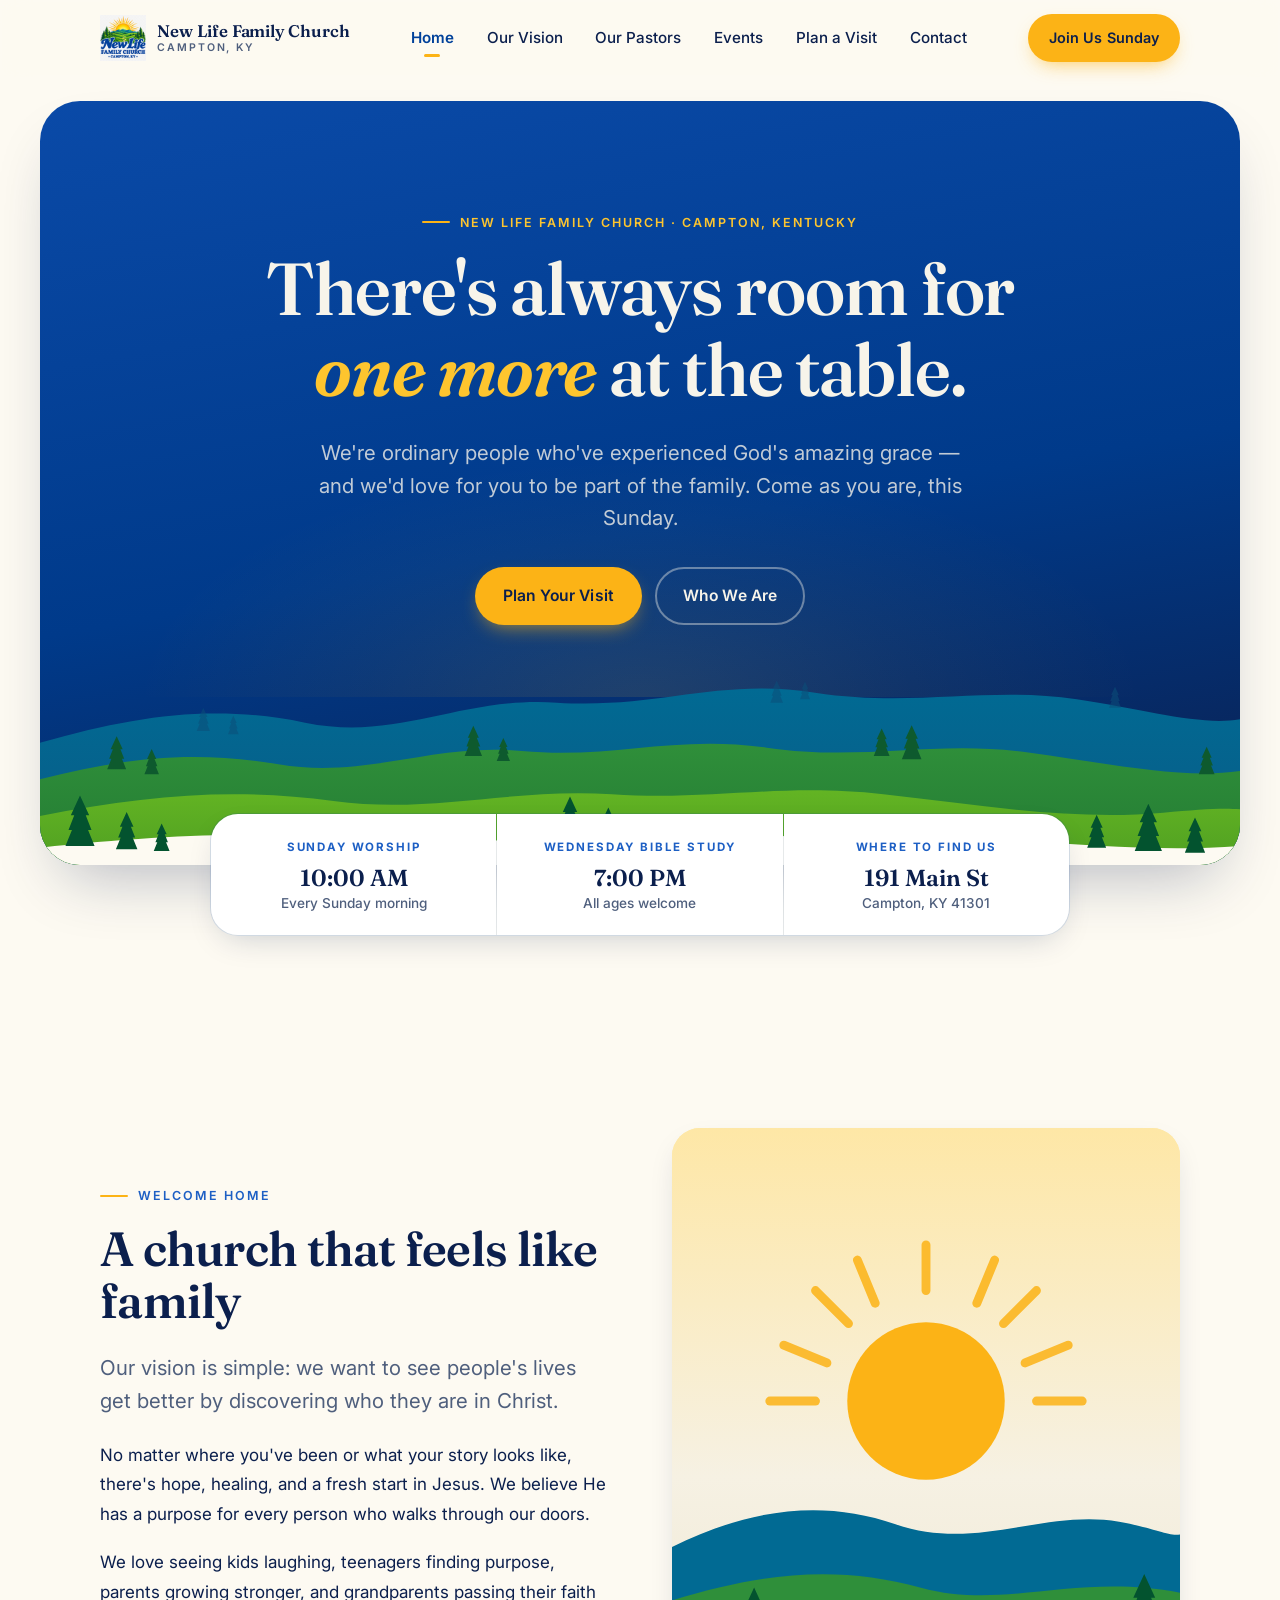
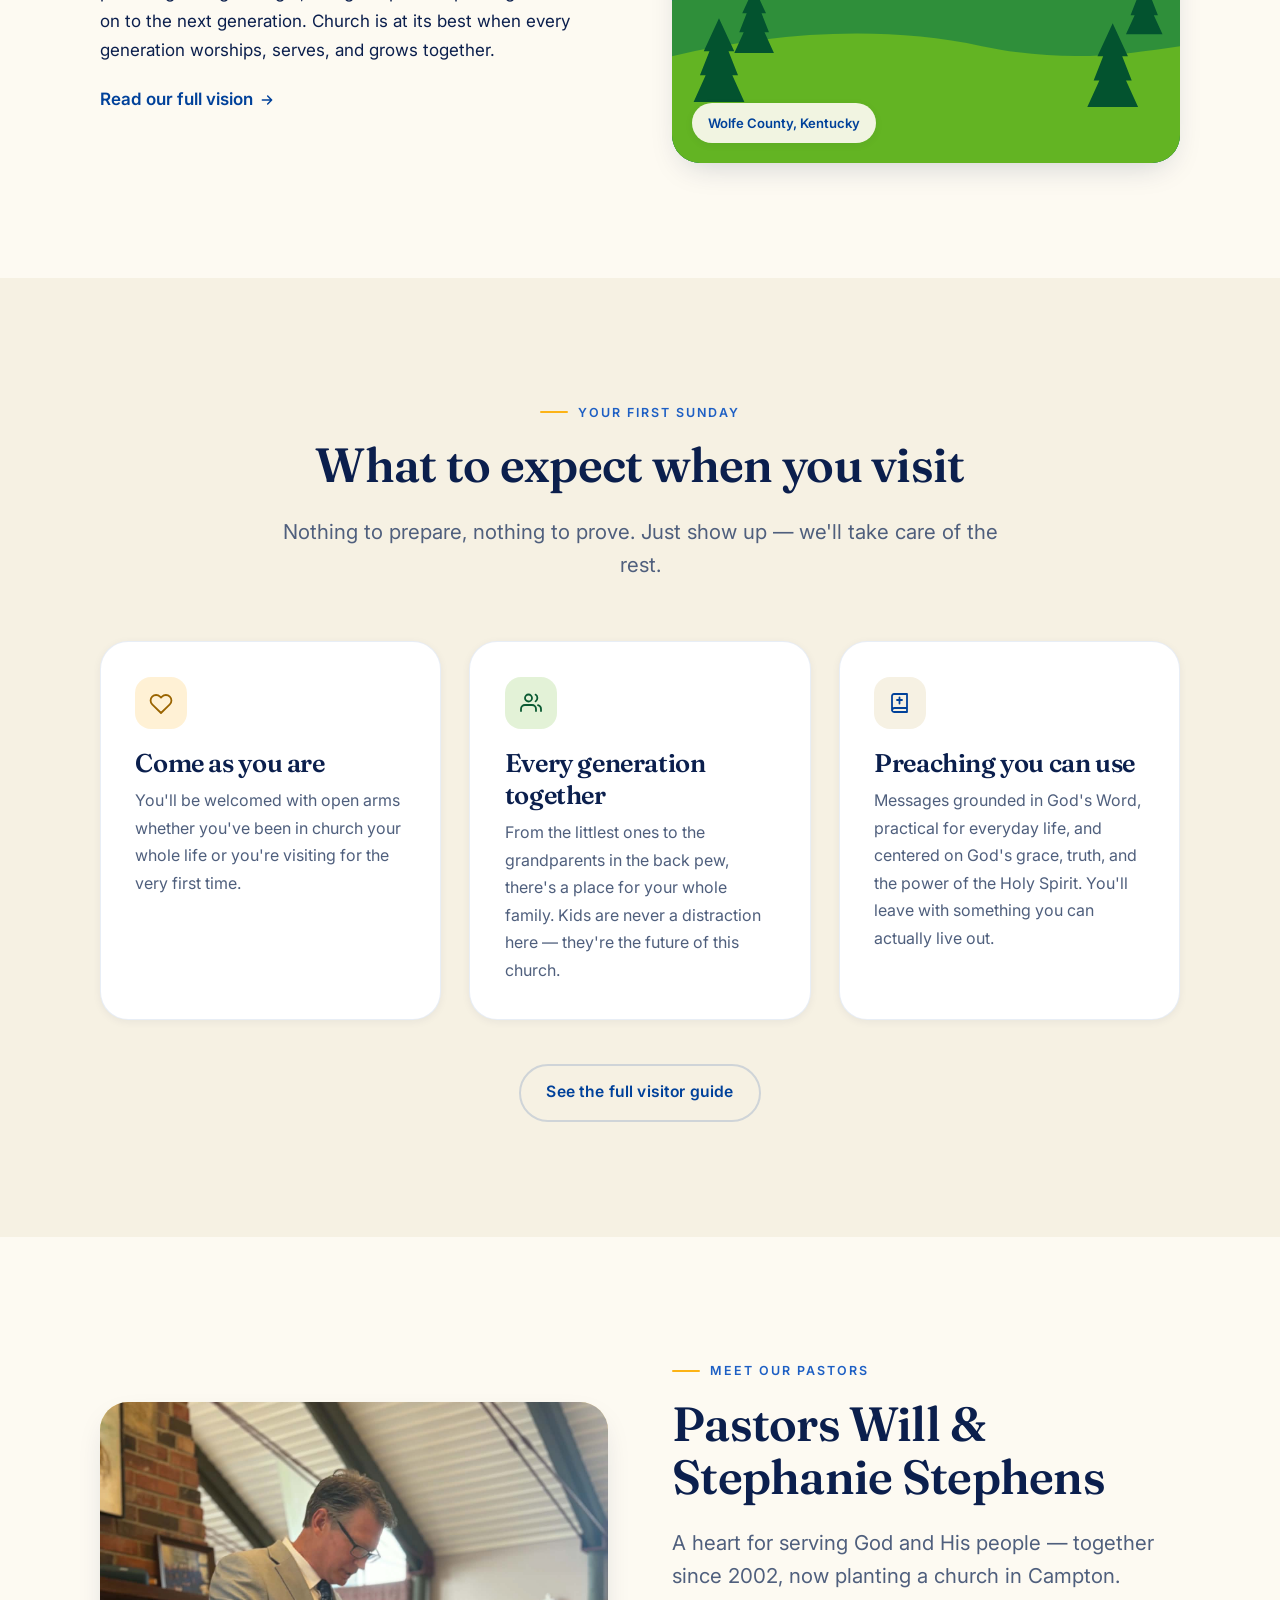
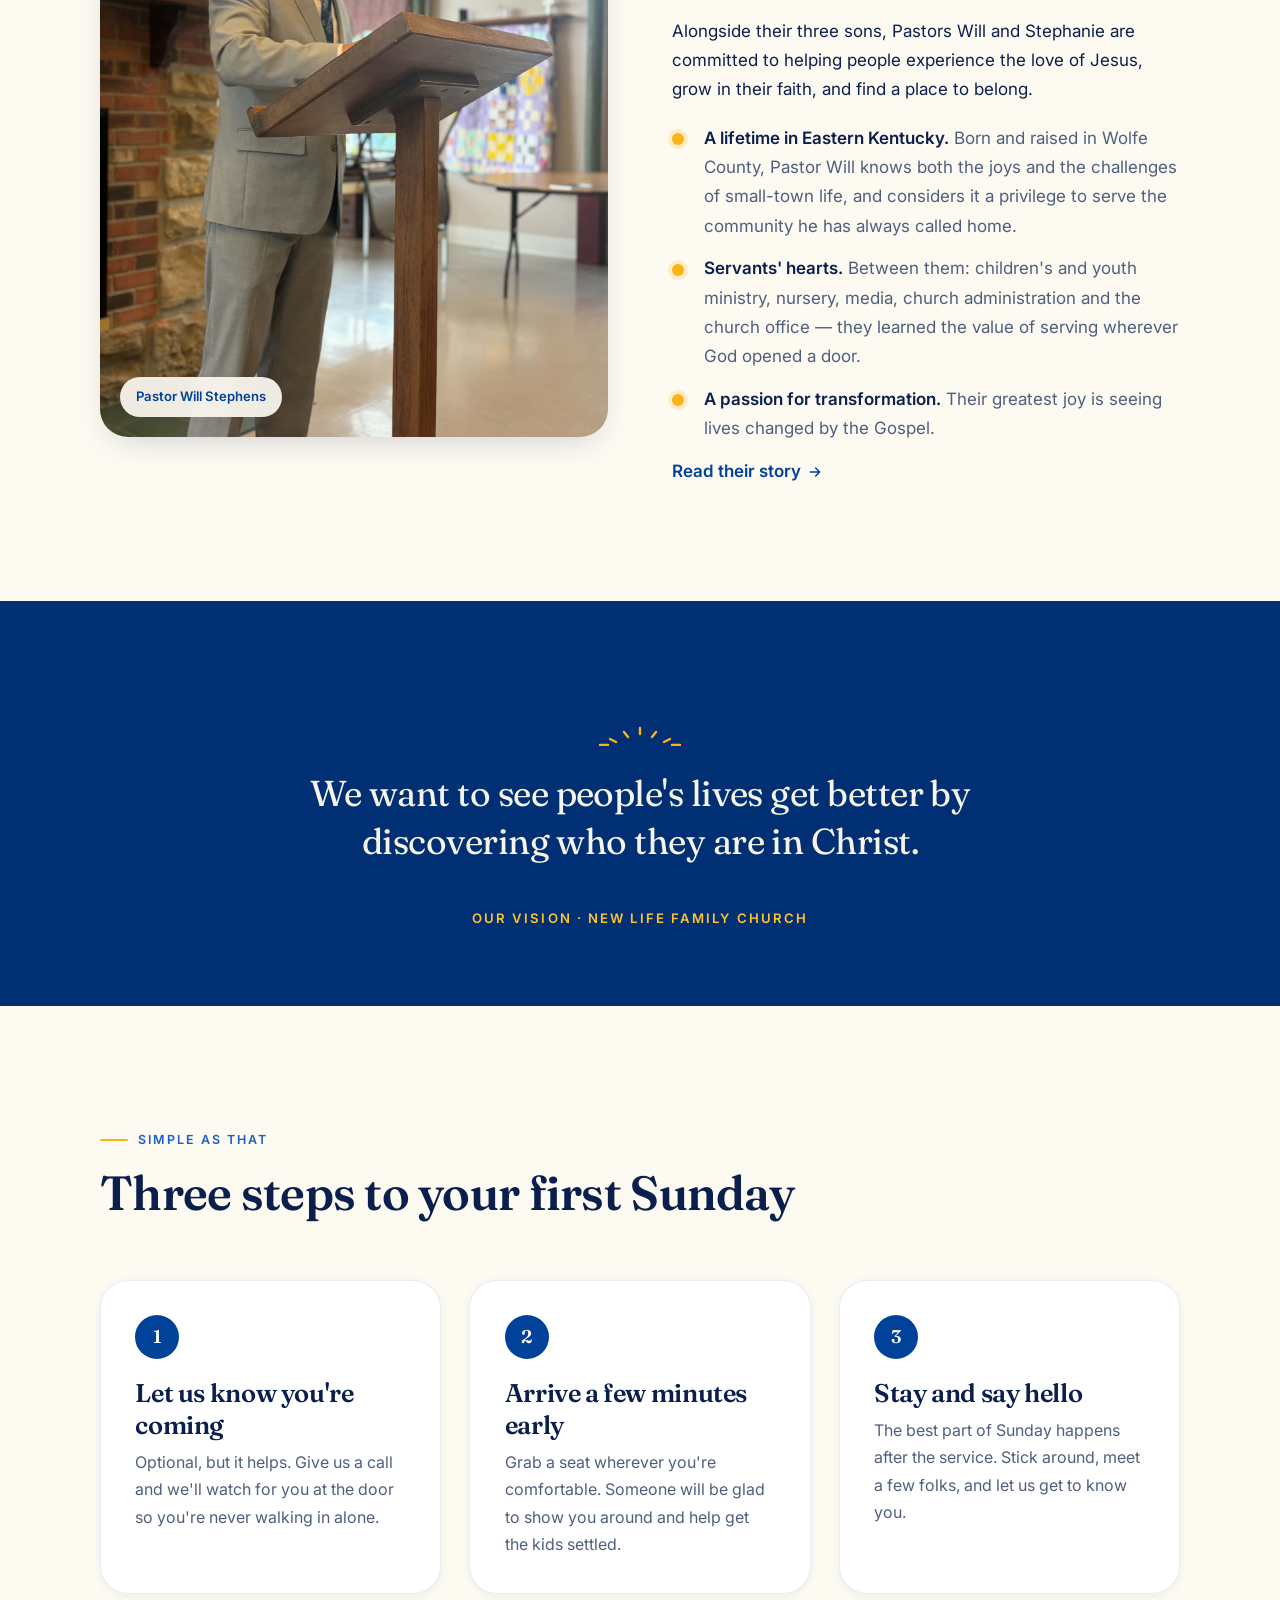
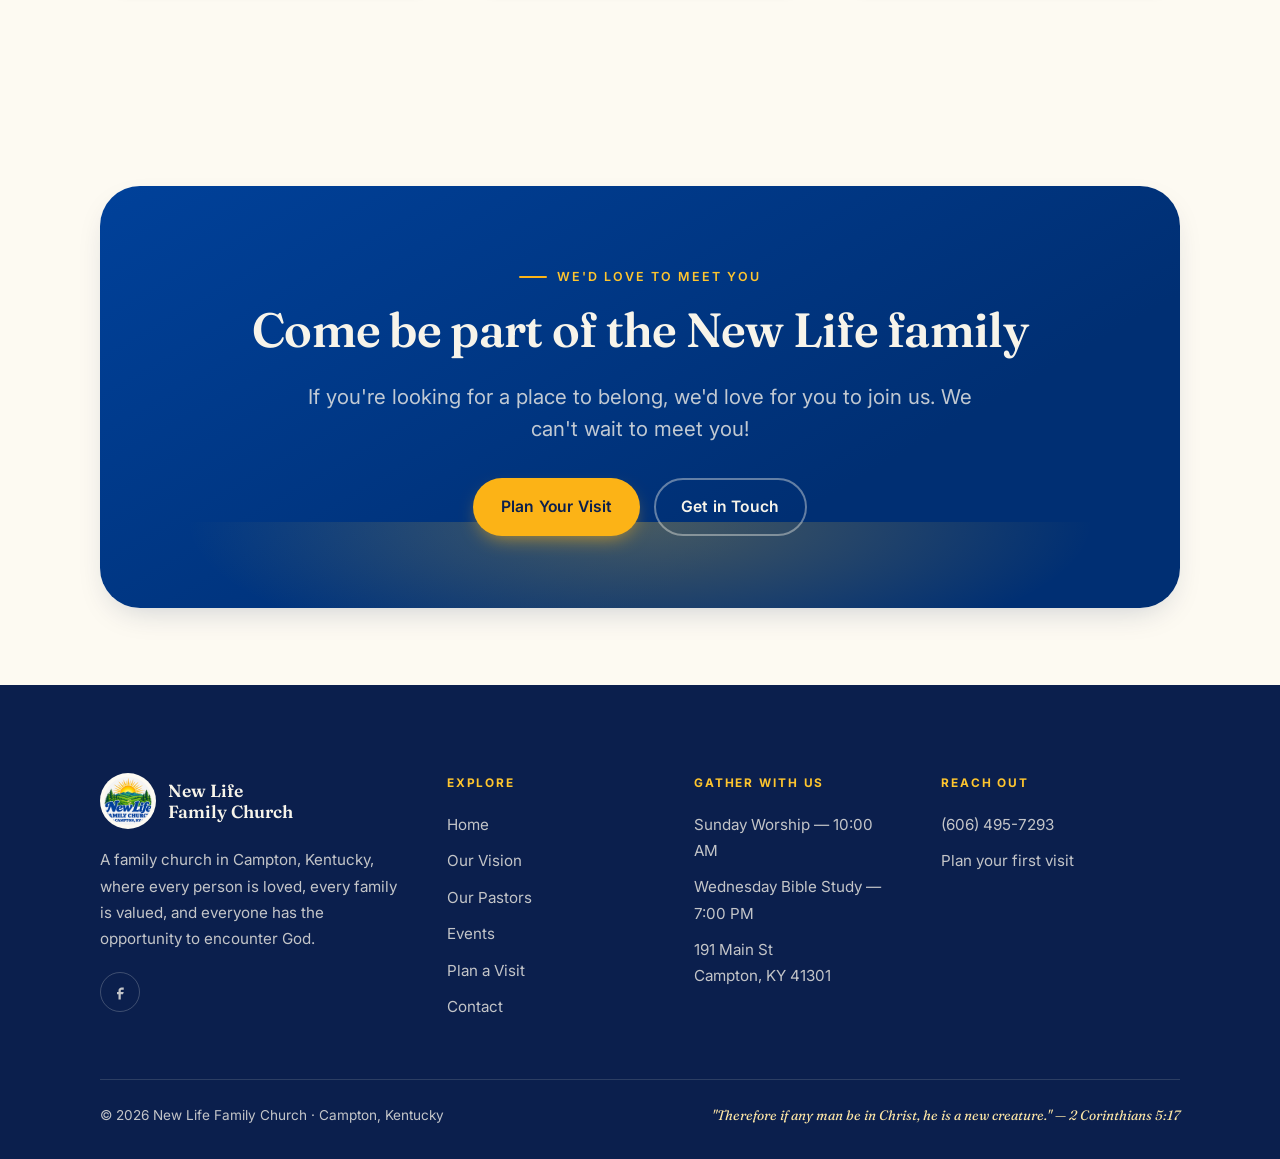
==== commit 7ba2fa13: "Updates" ====
--- a/index.html
+++ b/index.html
@@ -54,7 +54,8 @@
     <nav class="nav" id="primary-nav" aria-label="Primary">
       <a href="index.html" aria-current="page">Home</a>
       <a href="about.html">Our Vision</a>
-      <a href="pastor.html">Our Pastor</a>
+      <a href="pastor.html">Our Pastors</a>
+      <a href="events.html">Events</a>
       <a href="visit.html">Plan a Visit</a>
       <a href="contact.html">Contact</a>
       <a class="btn btn--primary btn--sm" href="visit.html">Join Us Sunday</a>
@@ -197,7 +198,7 @@
             <svg viewBox="0 0 24 24" fill="none" stroke="currentColor" stroke-width="1.8" stroke-linecap="round" stroke-linejoin="round" aria-hidden="true"><path d="M20.8 5.6a5.5 5.5 0 0 0-7.8 0L12 6.6l-1-1a5.5 5.5 0 0 0-7.8 7.8l1 1L12 22l7.8-7.6 1-1a5.5 5.5 0 0 0 0-7.8z"/></svg>
           </span>
           <h3>Come as you are</h3>
-          <p>Jeans, boots, Sunday best — it truly doesn't matter. You'll be welcomed with open arms whether you've been in church your whole life or you're visiting for the very first time.</p>
+          <p>You'll be welcomed with open arms whether you've been in church your whole life or you're visiting for the very first time.</p>
         </article>
 
         <article class="card reveal">
@@ -235,16 +236,16 @@
         </div>
 
         <div class="split__content reveal">
-          <p class="eyebrow">Meet our pastor</p>
-          <h2>Pastor Will Stephens</h2>
-          <p class="lead">Born and raised in Wolfe County, with more than 30 years of faithful service in ministry.</p>
-          <p>Alongside his wife of 24 years, Stephanie, and their three sons, Pastor Will is committed to helping people experience the love of Jesus, grow in their faith, and find a place to belong.</p>
+          <p class="eyebrow">Meet our pastors</p>
+          <h2>Pastors Will &amp; Stephanie Stephens</h2>
+          <p class="lead">A heart for serving God and His people — together since 2002, now planting a church in Campton.</p>
+          <p>Alongside their three sons, Pastors Will and Stephanie are committed to helping people experience the love of Jesus, grow in their faith, and find a place to belong.</p>
           <ul class="check-list">
-            <li><strong>A lifetime in Eastern Kentucky.</strong> He knows both the joys and the challenges of small-town life, and considers it a privilege to serve the community he has always called home.</li>
-            <li><strong>A servant's heart.</strong> Personal assistant, children's ministry leader, youth pastor, church administration — he learned the value of serving wherever God opened a door.</li>
-            <li><strong>A passion for transformation.</strong> His greatest joy is seeing lives changed by the Gospel.</li>
+            <li><strong>A lifetime in Eastern Kentucky.</strong> Born and raised in Wolfe County, Pastor Will knows both the joys and the challenges of small-town life, and considers it a privilege to serve the community he has always called home.</li>
+            <li><strong>Servants' hearts.</strong> Between them: children's and youth ministry, nursery, media, church administration and the church office — they learned the value of serving wherever God opened a door.</li>
+            <li><strong>A passion for transformation.</strong> Their greatest joy is seeing lives changed by the Gospel.</li>
           </ul>
-          <p><a class="link-arrow" href="pastor.html">Read Pastor Will's story
+          <p><a class="link-arrow" href="pastor.html">Read their story
             <svg width="16" height="16" viewBox="0 0 24 24" fill="none" stroke="currentColor" stroke-width="2.2" stroke-linecap="round" stroke-linejoin="round" aria-hidden="true"><path d="M5 12h14M13 6l6 6-6 6"/></svg>
           </a></p>
         </div>
@@ -331,7 +332,8 @@
         <ul class="footer-list">
           <li><a href="index.html">Home</a></li>
           <li><a href="about.html">Our Vision</a></li>
-          <li><a href="pastor.html">Our Pastor</a></li>
+          <li><a href="pastor.html">Our Pastors</a></li>
+          <li><a href="events.html">Events</a></li>
           <li><a href="visit.html">Plan a Visit</a></li>
           <li><a href="contact.html">Contact</a></li>
         </ul>
--- a/assets/css/styles.css
+++ b/assets/css/styles.css
@@ -376,7 +376,7 @@
 .nav-toggle[aria-expanded="true"] span::before { transform: translateY(6px) rotate(45deg); }
 .nav-toggle[aria-expanded="true"] span::after  { transform: translateY(-6px) rotate(-45deg); }
 
-@media (max-width: 900px) {
+@media (max-width: 1080px) {
   .nav-toggle { display: inline-flex; }
   .header-actions .btn { display: none; }
 
@@ -957,6 +957,142 @@
 .footer-verse { font-family: var(--font-display); font-style: italic; color: var(--gold-soft); }
 
 /* --------------------------------------------------------------------------
+   Events calendar
+   -------------------------------------------------------------------------- */
+.calendar-layout {
+  display: grid;
+  grid-template-columns: minmax(0, 1fr);
+  gap: clamp(2rem, 4vw, 3rem);
+  align-items: start;
+}
+@media (min-width: 1000px) {
+  .calendar-layout { grid-template-columns: minmax(0, 1fr) 320px; }
+}
+
+.calendar { padding: clamp(1rem, 2.5vw, 1.75rem); }
+.calendar__head {
+  display: flex;
+  align-items: center;
+  justify-content: space-between;
+  gap: 1rem;
+  margin-bottom: 1.25rem;
+}
+.calendar__title { margin: 0; font-size: clamp(1.35rem, 3vw, 1.75rem); text-align: center; }
+.calendar__nav {
+  display: inline-flex;
+  align-items: center;
+  justify-content: center;
+  width: 44px;
+  height: 44px;
+  border: 1px solid var(--line);
+  border-radius: var(--r-pill);
+  background: var(--white);
+  color: var(--navy);
+  cursor: pointer;
+  transition: background-color 0.18s ease;
+}
+.calendar__nav:hover { background: rgba(0, 65, 154, 0.07); }
+.calendar__nav svg { width: 20px; height: 20px; }
+
+.calendar__weekdays,
+.calendar__grid {
+  display: grid;
+  grid-template-columns: repeat(7, minmax(0, 1fr));
+  gap: 4px;
+}
+.calendar__weekdays {
+  margin-bottom: 4px;
+  font-size: 0.72rem;
+  font-weight: 600;
+  letter-spacing: 0.12em;
+  text-transform: uppercase;
+  color: var(--text-muted);
+  text-align: center;
+}
+.calendar__grid { list-style: none; margin: 0; padding: 0; }
+.calendar__day {
+  min-height: 104px;
+  padding: 0.4rem;
+  border-radius: var(--r-sm);
+  background: var(--cream);
+  border: 1px solid var(--line-soft);
+  display: flex;
+  flex-direction: column;
+  gap: 4px;
+  min-width: 0;
+}
+.calendar__day--blank { background: transparent; border-color: transparent; }
+.calendar__day.is-past { opacity: 0.5; }
+.calendar__day.is-today { border-color: var(--gold); box-shadow: inset 0 0 0 1px var(--gold); background: #fffaf0; }
+.calendar__num { font-size: 0.85rem; font-weight: 600; color: var(--ink); }
+.calendar__day.is-today .calendar__num {
+  display: inline-flex;
+  align-items: center;
+  justify-content: center;
+  width: 26px;
+  height: 26px;
+  border-radius: var(--r-pill);
+  background: var(--gold);
+}
+.calendar__event {
+  display: block;
+  padding: 3px 6px;
+  border-radius: 6px;
+  background: rgba(0, 65, 154, 0.09);
+  color: var(--navy-deep);
+  font-size: 0.72rem;
+  font-weight: 600;
+  line-height: 1.3;
+  overflow-wrap: break-word;
+}
+.calendar__event--special { background: rgba(252, 179, 22, 0.24); color: #6b4500; }
+.calendar__time { display: block; font-weight: 500; opacity: 0.8; }
+
+/* Phones: days shrink to a dot per event; the list beside it has the details. */
+@media (max-width: 640px) {
+  .calendar__day { min-height: 52px; padding: 0.3rem; align-items: center; flex-direction: row; flex-wrap: wrap; align-content: flex-start; justify-content: center; }
+  .calendar__num { width: 100%; text-align: center; }
+  .calendar__day.is-today .calendar__num { width: 26px; }
+  .calendar__event { width: 8px; height: 8px; padding: 0; border-radius: 50%; background: var(--navy); font-size: 0; }
+  .calendar__event--special { background: var(--gold); }
+  .calendar__time { display: none; }
+}
+
+.upcoming__title { font-size: clamp(1.35rem, 3vw, 1.6rem); }
+.event-list { list-style: none; margin: 0 0 1.5rem; padding: 0; }
+.event-item {
+  display: flex;
+  gap: 1rem;
+  align-items: flex-start;
+  padding: 0.9rem 0;
+  border-bottom: 1px solid var(--line-soft);
+}
+.event-item__date {
+  flex-shrink: 0;
+  display: flex;
+  flex-direction: column;
+  align-items: center;
+  justify-content: center;
+  min-width: 56px;
+  min-height: 56px;
+  padding: 0.3rem;
+  border-radius: 14px;
+  background: var(--navy);
+  color: var(--white);
+  font-size: 0.72rem;
+  font-weight: 600;
+  line-height: 1.1;
+  text-align: center;
+}
+.event-item--special .event-item__date { background: var(--gold); color: var(--ink); }
+.event-item__mon { text-transform: uppercase; letter-spacing: 0.1em; font-size: 0.66rem; }
+.event-item__dnum { font-family: var(--font-display); font-size: 1.35rem; }
+.event-item__body { display: flex; flex-direction: column; color: var(--text-muted); font-size: 0.95rem; }
+.event-item__body strong { color: var(--ink); font-weight: 600; }
+.event-item__note { font-size: 0.88rem; }
+.upcoming__note { font-size: 0.92rem; color: var(--text-muted); }
+
+/* --------------------------------------------------------------------------
    15. Scroll reveal
    -------------------------------------------------------------------------- */
 .reveal {
